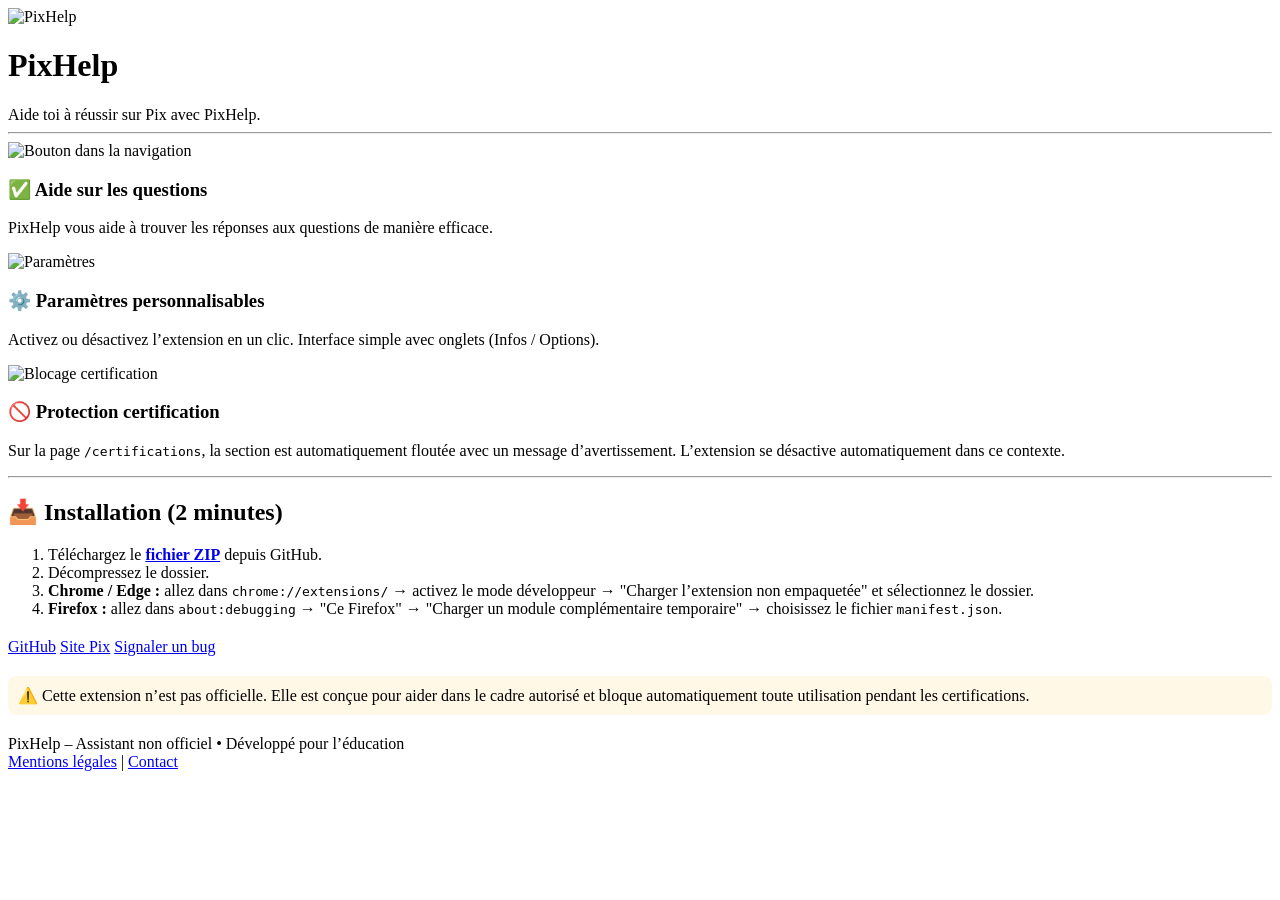
==== Website/src/index.html @ 1c4b4847 "Create index.html for PixHelp website Initial HTML structure for PixHelp website with features and i" ====
<!DOCTYPE html>
<html lang="fr">
<head>
    <meta charset="UTF-8">
    <meta name="viewport" content="width=device-width, initial-scale=1.0">
    <title>PixHelp – Assistant pour Pix</title>
    <link rel="stylesheet" href="assets/style.css">
    <link rel="icon" href="assets/icon.png" type="image/png">
</head>
<body>

<img class="logo" src="assets/icon.png" alt="PixHelp">
<h1>PixHelp</h1>
<div class="sub">Aide toi à réussir sur Pix avec PixHelp.</div>

<hr>

<div class="feature">
    <img src="assets/help.png" alt="Bouton dans la navigation">
    <div class="feature-text">
        <h3>✅ Aide sur les questions</h3>
        <p>PixHelp vous aide à trouver les réponses aux questions de manière efficace.</p>
    </div>
</div>

<div class="feature">
    <img src="assets/settings.png" alt="Paramètres">
    <div class="feature-text">
        <h3>⚙️ Paramètres personnalisables</h3>
        <p>Activez ou désactivez l’extension en un clic. Interface simple avec onglets (Infos / Options).</p>
    </div>
</div>

<div class="feature">
    <img src="assets/blocked.png" alt="Blocage certification">
    <div class="feature-text">
        <h3>🚫 Protection certification</h3>
        <p>Sur la page <code>/certifications</code>, la section est automatiquement floutée avec un message d’avertissement. L’extension se désactive automatiquement dans ce contexte.</p>
    </div>
</div>

<hr>

<h2>📥 Installation (2 minutes)</h2>
<div class="install">
    <ol>
        <li>Téléchargez le <strong><a href="https://github.com/maxlware-fr/PixHelp/releases" target="_blank">fichier ZIP</a></strong> depuis GitHub.</li>
        <li>Décompressez le dossier.</li>
        <li><strong>Chrome / Edge :</strong> allez dans <code>chrome://extensions/</code> → activez le mode développeur → "Charger l’extension non empaquetée" et sélectionnez le dossier.</li>
        <li><strong>Firefox :</strong> allez dans <code>about:debugging</code> → "Ce Firefox" → "Charger un module complémentaire temporaire" → choisissez le fichier <code>manifest.json</code>.</li>
    </ol>
</div>

<div style="margin: 20px 0;">
    <a href="https://github.com/maxlware-fr/PixHelp/releases" class="btn btn-github" target="_blank">GitHub</a>
    <a href="https://pix.fr" class="btn" target="_blank">Site Pix</a>
    <a href="https://github.com/maxlware-fr/PixHelp/issues" class="btn" target="_blank">Signaler un bug</a>
</div>

<div style="background: #fff8e7; padding: 10px; border-radius: 8px; margin: 20px 0;">
    ⚠️ Cette extension n’est pas officielle. Elle est conçue pour aider dans le cadre autorisé et bloque automatiquement toute utilisation pendant les certifications.
</div>

<footer>
    PixHelp – Assistant non officiel • Développé pour l’éducation<br>
    <a href="#">Mentions légales</a> | <a href="https://maxlwarecom/fr-fr/contact">Contact</a>
</footer>
</html>
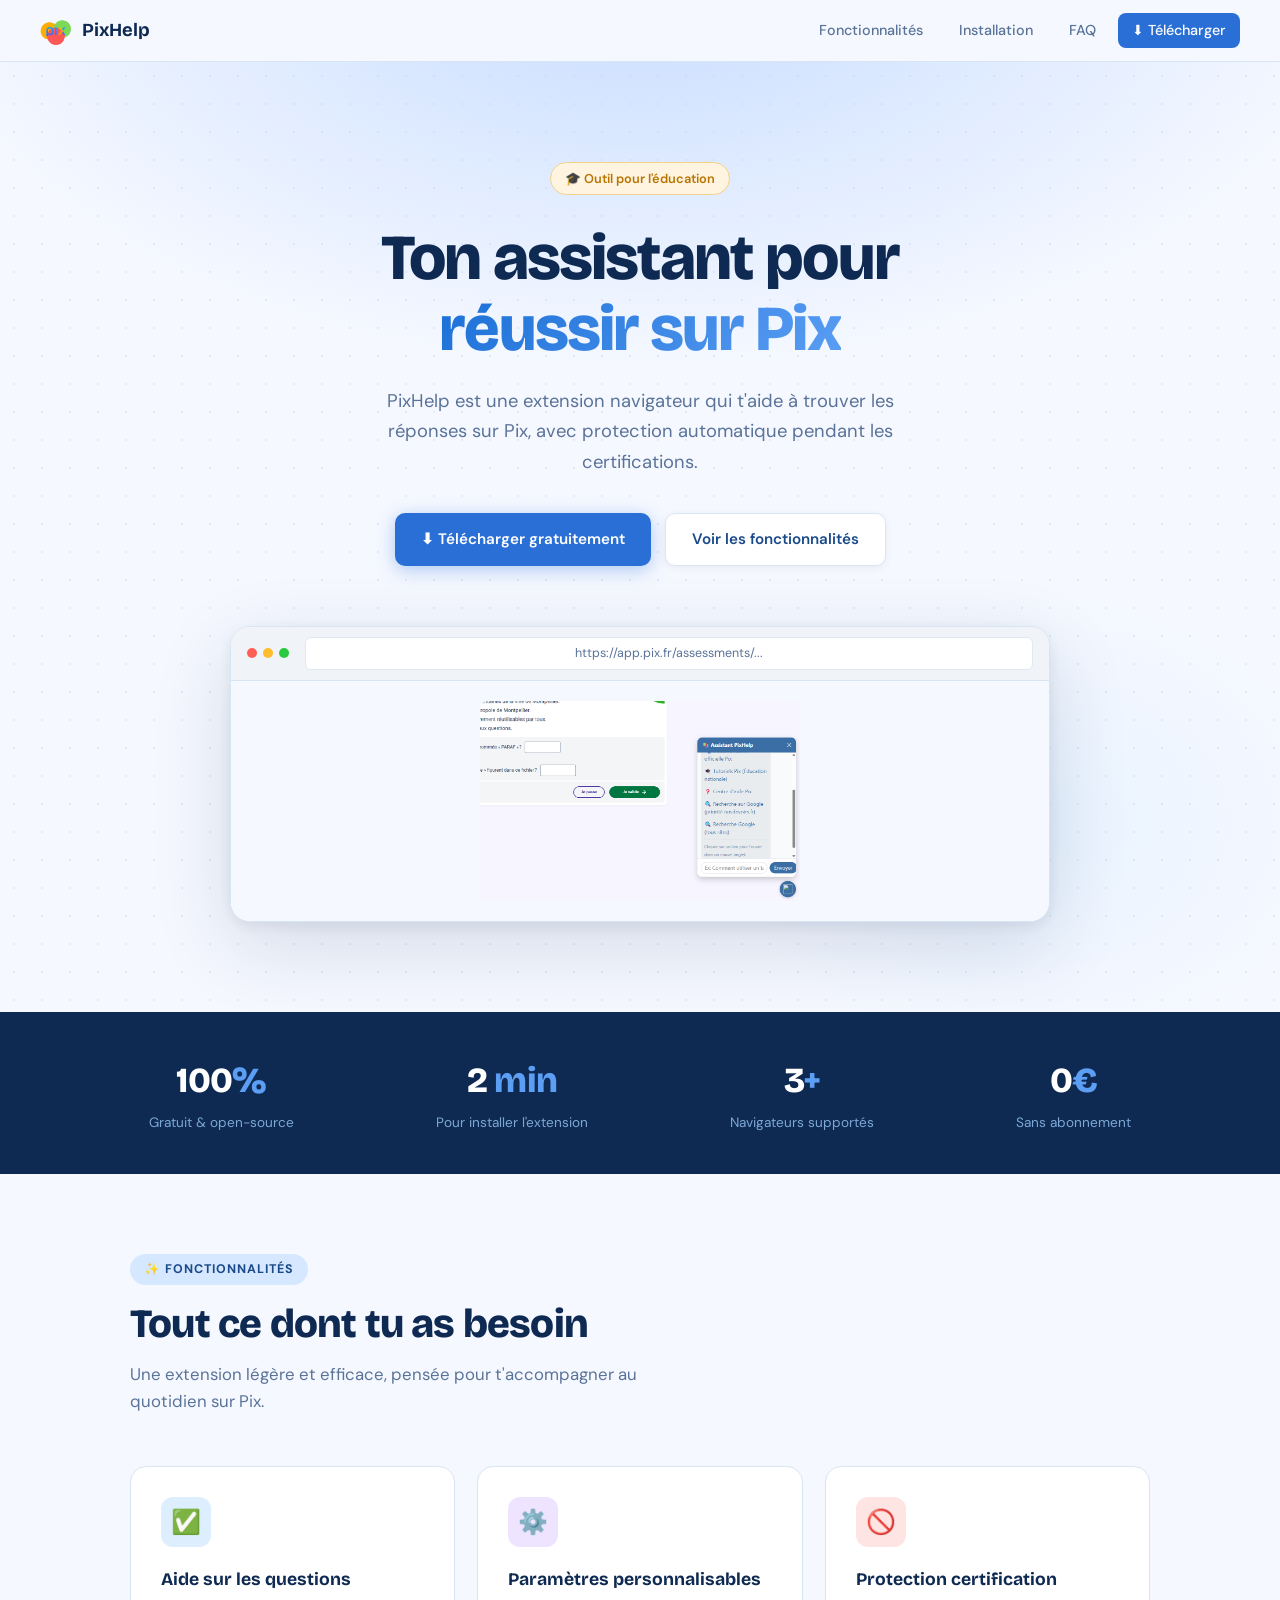
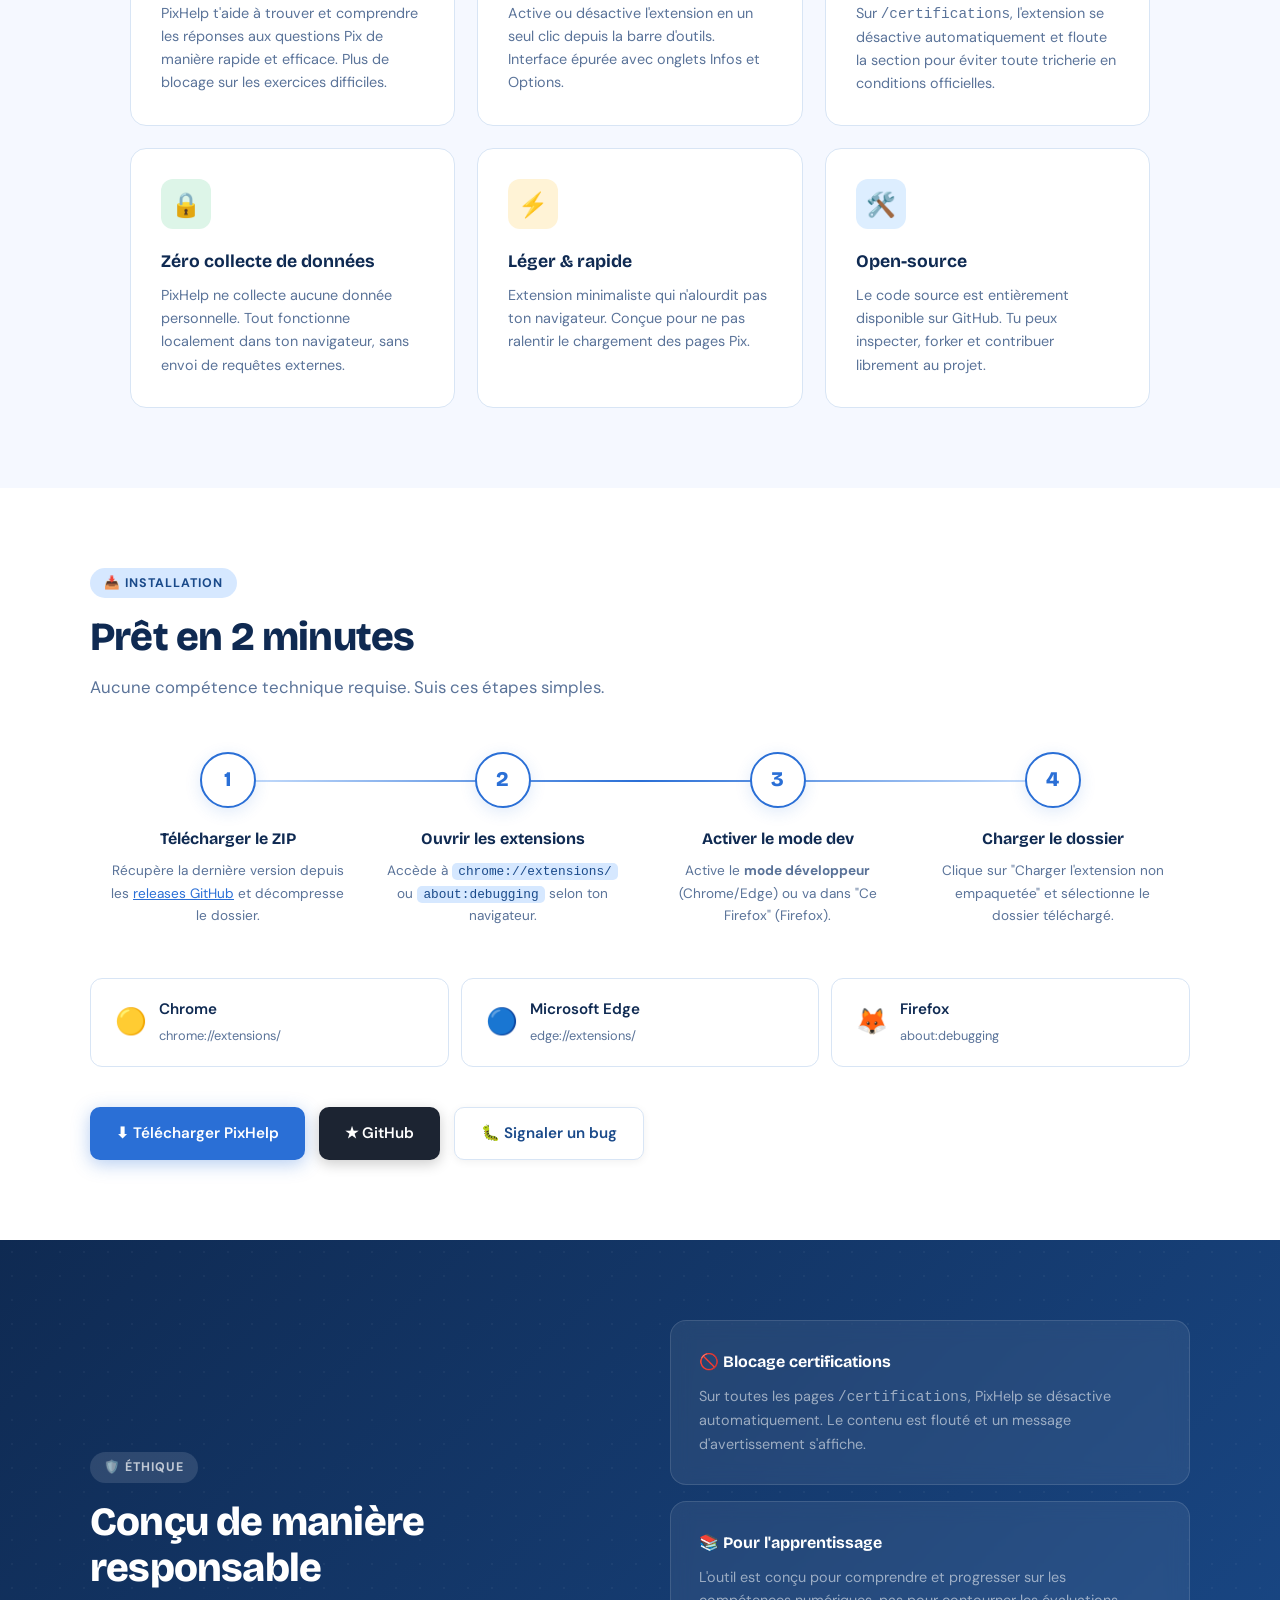
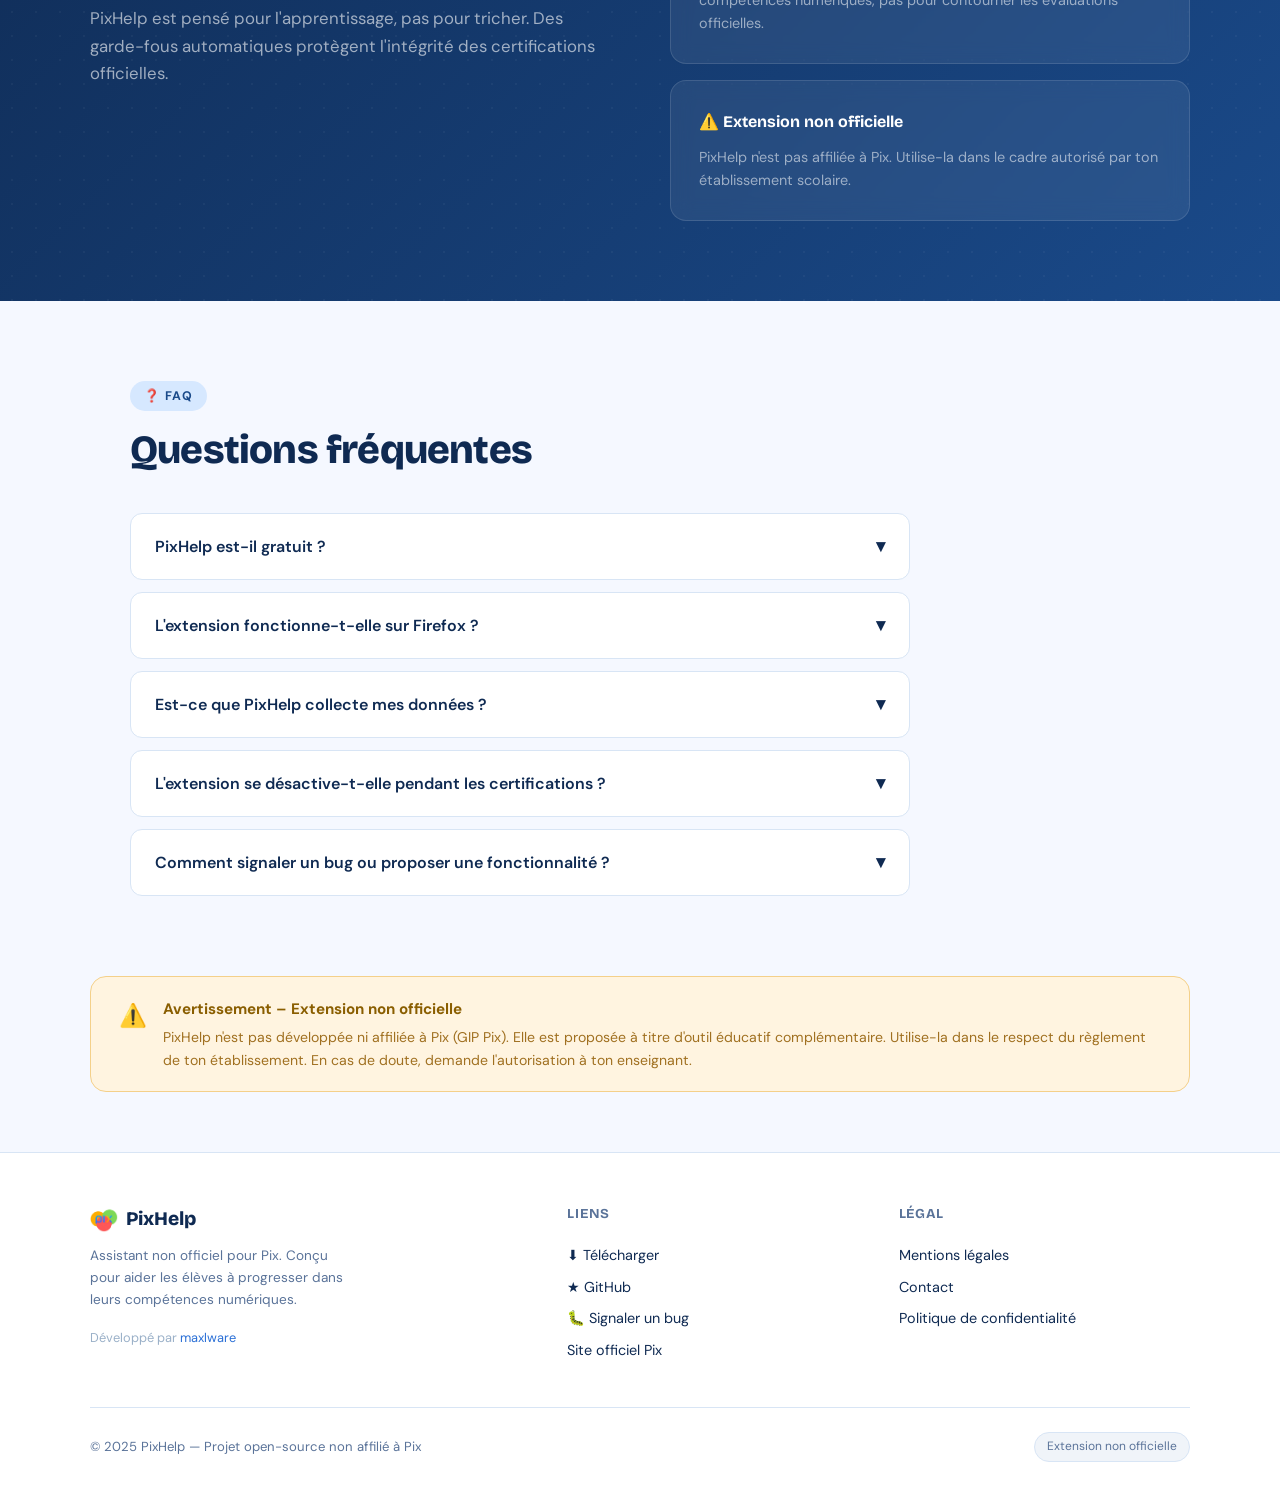
==== commit 6db0c762: "Update index.html" ====
--- a/Website/src/index.html
+++ b/Website/src/index.html
@@ -1,68 +1,874 @@
+<!-- IN TESTING -->
+
 <!DOCTYPE html>
 <html lang="fr">
 <head>
     <meta charset="UTF-8">
     <meta name="viewport" content="width=device-width, initial-scale=1.0">
     <title>PixHelp – Assistant pour Pix</title>
-    <link rel="stylesheet" href="assets/style.css">
     <link rel="icon" href="assets/icon.png" type="image/png">
+    <link rel="preconnect" href="https://fonts.googleapis.com">
+    <link href="https://fonts.googleapis.com/css2?family=Bricolage+Grotesque:wght@400;600;700;800&family=DM+Sans:ital,wght@0,300;0,400;0,500;1,400&display=swap" rel="stylesheet">
+    <style>
+        *, *::before, *::after { box-sizing: border-box; margin: 0; padding: 0; }
+
+        :root {
+            --blue-deep:   #0f2a52;
+            --blue-mid:    #1a4a8a;
+            --blue-bright: #2a6fd6;
+            --blue-light:  #d6e8ff;
+            --blue-glow:   #5b9ef4;
+            --accent:      #f4a623;
+            --accent-soft: #fff4e0;
+            --bg:          #f5f8ff;
+            --surface:     #ffffff;
+            --text:        #0f1e33;
+            --text-muted:  #5a7399;
+            --border:      #d8e5f5;
+            --radius:      16px;
+        }
+
+        html { scroll-behavior: smooth; }
+
+        body {
+            font-family: 'DM Sans', sans-serif;
+            background: var(--bg);
+            color: var(--text);
+            line-height: 1.65;
+            overflow-x: hidden;
+        }
+
+        /* ── NAV ── */
+        nav {
+            position: sticky;
+            top: 0;
+            z-index: 100;
+            background: rgba(245,248,255,0.85);
+            backdrop-filter: blur(14px);
+            border-bottom: 1px solid var(--border);
+            padding: 0 40px;
+            height: 62px;
+            display: flex;
+            align-items: center;
+            justify-content: space-between;
+        }
+        .nav-brand {
+            display: flex;
+            align-items: center;
+            gap: 10px;
+            font-family: 'Bricolage Grotesque', sans-serif;
+            font-weight: 700;
+            font-size: 1.15rem;
+            color: var(--blue-deep);
+            text-decoration: none;
+        }
+        .nav-brand img { width: 32px; height: 32px; }
+        .nav-links {
+            display: flex;
+            gap: 8px;
+            align-items: center;
+        }
+        .nav-links a {
+            color: var(--text-muted);
+            text-decoration: none;
+            font-size: 0.9rem;
+            font-weight: 500;
+            padding: 6px 14px;
+            border-radius: 8px;
+            transition: background 0.2s, color 0.2s;
+        }
+        .nav-links a:hover { background: var(--blue-light); color: var(--blue-mid); }
+        .nav-links .cta {
+            background: var(--blue-bright);
+            color: white;
+        }
+        .nav-links .cta:hover { background: var(--blue-mid); color: white; }
+
+        /* ── HERO ── */
+        .hero {
+            position: relative;
+            padding: 100px 40px 90px;
+            text-align: center;
+            overflow: hidden;
+        }
+        .hero-bg {
+            position: absolute;
+            inset: 0;
+            background: radial-gradient(ellipse 80% 60% at 50% -10%, #c6dcff 0%, transparent 70%),
+                        radial-gradient(ellipse 40% 40% at 80% 80%, #e8f3ff 0%, transparent 60%);
+            z-index: 0;
+        }
+        .hero-dots {
+            position: absolute;
+            inset: 0;
+            background-image: radial-gradient(circle, #b8d0f0 1px, transparent 1px);
+            background-size: 28px 28px;
+            opacity: 0.35;
+            z-index: 0;
+        }
+        .hero-content { position: relative; z-index: 1; max-width: 720px; margin: 0 auto; }
+        .hero-badge {
+            display: inline-flex;
+            align-items: center;
+            gap: 7px;
+            background: var(--accent-soft);
+            color: #b87500;
+            font-size: 0.8rem;
+            font-weight: 600;
+            padding: 5px 14px;
+            border-radius: 100px;
+            margin-bottom: 28px;
+            border: 1px solid #f4d08a;
+        }
+        .hero h1 {
+            font-family: 'Bricolage Grotesque', sans-serif;
+            font-size: clamp(2.6rem, 6vw, 4rem);
+            font-weight: 800;
+            line-height: 1.1;
+            color: var(--blue-deep);
+            letter-spacing: -0.03em;
+            margin-bottom: 22px;
+        }
+        .hero h1 span {
+            background: linear-gradient(135deg, #1a6fd6, #5b9ef4);
+            -webkit-background-clip: text;
+            -webkit-text-fill-color: transparent;
+            background-clip: text;
+        }
+        .hero p {
+            font-size: 1.15rem;
+            color: var(--text-muted);
+            max-width: 540px;
+            margin: 0 auto 36px;
+        }
+        .hero-ctas {
+            display: flex;
+            gap: 14px;
+            justify-content: center;
+            flex-wrap: wrap;
+        }
+        .btn {
+            display: inline-flex;
+            align-items: center;
+            gap: 8px;
+            padding: 13px 26px;
+            border-radius: 10px;
+            font-family: 'DM Sans', sans-serif;
+            font-size: 0.95rem;
+            font-weight: 600;
+            text-decoration: none;
+            transition: transform 0.18s, box-shadow 0.18s, background 0.18s;
+            cursor: pointer;
+            border: none;
+        }
+        .btn:hover { transform: translateY(-2px); }
+        .btn-primary {
+            background: var(--blue-bright);
+            color: white;
+            box-shadow: 0 4px 18px rgba(42,111,214,0.35);
+        }
+        .btn-primary:hover { background: var(--blue-mid); box-shadow: 0 6px 24px rgba(42,111,214,0.45); }
+        .btn-ghost {
+            background: white;
+            color: var(--blue-mid);
+            border: 1.5px solid var(--border);
+            box-shadow: 0 2px 8px rgba(0,0,0,0.06);
+        }
+        .btn-ghost:hover { background: var(--blue-light); }
+        .btn-dark {
+            background: #1c2432;
+            color: white;
+            box-shadow: 0 4px 14px rgba(0,0,0,0.2);
+        }
+        .btn-dark:hover { background: #111827; }
+
+        /* ── SCREENSHOT MOCKUP ── */
+        .hero-mockup {
+            position: relative;
+            z-index: 1;
+            margin: 60px auto 0;
+            max-width: 820px;
+            background: white;
+            border-radius: 20px;
+            box-shadow: 0 24px 80px rgba(15,42,82,0.14), 0 4px 16px rgba(15,42,82,0.08);
+            overflow: hidden;
+            border: 1px solid var(--border);
+        }
+        .mockup-bar {
+            background: #f0f4f8;
+            padding: 10px 16px;
+            display: flex;
+            align-items: center;
+            gap: 6px;
+            border-bottom: 1px solid var(--border);
+        }
+        .mockup-dot { width: 10px; height: 10px; border-radius: 50%; }
+        .mockup-dot:nth-child(1) { background: #ff5f57; }
+        .mockup-dot:nth-child(2) { background: #ffbc2e; }
+        .mockup-dot:nth-child(3) { background: #28c840; }
+        .mockup-url {
+            flex: 1;
+            background: white;
+            border-radius: 6px;
+            padding: 5px 12px;
+            font-size: 0.78rem;
+            color: var(--text-muted);
+            border: 1px solid #e0e8f0;
+            margin-left: 10px;
+        }
+        .mockup-body {
+            background: #f5f8ff;
+            height: 240px;
+            display: flex;
+            align-items: center;
+            justify-content: center;
+            color: var(--text-muted);
+            font-size: 0.9rem;
+            gap: 10px;
+        }
+
+        /* ── SECTION CONTAINER ── */
+        .section { padding: 80px 40px; max-width: 1100px; margin: 0 auto; }
+        .section-label {
+            display: inline-block;
+            background: var(--blue-light);
+            color: var(--blue-mid);
+            font-size: 0.78rem;
+            font-weight: 700;
+            letter-spacing: 0.08em;
+            text-transform: uppercase;
+            padding: 5px 14px;
+            border-radius: 100px;
+            margin-bottom: 16px;
+        }
+        .section-title {
+            font-family: 'Bricolage Grotesque', sans-serif;
+            font-size: clamp(1.8rem, 4vw, 2.5rem);
+            font-weight: 800;
+            color: var(--blue-deep);
+            letter-spacing: -0.02em;
+            line-height: 1.15;
+            margin-bottom: 14px;
+        }
+        .section-sub { color: var(--text-muted); font-size: 1.05rem; max-width: 560px; }
+
+        /* ── STATS BAR ── */
+        .stats-bar {
+            background: var(--blue-deep);
+            padding: 0 40px;
+        }
+        .stats-inner {
+            max-width: 1100px;
+            margin: 0 auto;
+            display: flex;
+            justify-content: space-around;
+            flex-wrap: wrap;
+            padding: 40px 0;
+            gap: 24px;
+        }
+        .stat { text-align: center; }
+        .stat-num {
+            font-family: 'Bricolage Grotesque', sans-serif;
+            font-size: 2.2rem;
+            font-weight: 800;
+            color: white;
+            letter-spacing: -0.02em;
+        }
+        .stat-num span { color: var(--blue-glow); }
+        .stat-label { color: #7ba8d6; font-size: 0.85rem; margin-top: 2px; }
+
+        /* ── FEATURES ── */
+        .features-grid {
+            display: grid;
+            grid-template-columns: repeat(auto-fit, minmax(300px, 1fr));
+            gap: 22px;
+            margin-top: 50px;
+        }
+        .feature-card {
+            background: var(--surface);
+            border: 1px solid var(--border);
+            border-radius: var(--radius);
+            padding: 30px;
+            transition: transform 0.22s, box-shadow 0.22s, border-color 0.22s;
+        }
+        .feature-card:hover {
+            transform: translateY(-4px);
+            box-shadow: 0 12px 40px rgba(42,111,214,0.12);
+            border-color: #a8c8f8;
+        }
+        .feature-icon {
+            width: 50px;
+            height: 50px;
+            border-radius: 12px;
+            display: flex;
+            align-items: center;
+            justify-content: center;
+            font-size: 1.5rem;
+            margin-bottom: 18px;
+        }
+        .icon-blue  { background: #ddeeff; }
+        .icon-green { background: #ddf5e8; }
+        .icon-red   { background: #ffe4e4; }
+        .icon-amber { background: #fff3d6; }
+        .icon-violet{ background: #eee4ff; }
+        .feature-card h3 {
+            font-family: 'Bricolage Grotesque', sans-serif;
+            font-size: 1.1rem;
+            font-weight: 700;
+            color: var(--blue-deep);
+            margin-bottom: 8px;
+        }
+        .feature-card p { font-size: 0.9rem; color: var(--text-muted); line-height: 1.6; }
+
+        /* ── HOW IT WORKS ── */
+        .how-section { background: white; padding: 80px 40px; }
+        .how-inner { max-width: 1100px; margin: 0 auto; }
+        .steps {
+            display: grid;
+            grid-template-columns: repeat(auto-fit, minmax(220px, 1fr));
+            gap: 0;
+            margin-top: 50px;
+            position: relative;
+        }
+        .steps::before {
+            content: '';
+            position: absolute;
+            top: 28px;
+            left: 10%;
+            right: 10%;
+            height: 2px;
+            background: linear-gradient(90deg, var(--blue-light), var(--blue-bright), var(--blue-light));
+            z-index: 0;
+        }
+        .step { text-align: center; padding: 0 20px; position: relative; z-index: 1; }
+        .step-num {
+            width: 56px;
+            height: 56px;
+            border-radius: 50%;
+            background: white;
+            border: 2.5px solid var(--blue-bright);
+            color: var(--blue-bright);
+            font-family: 'Bricolage Grotesque', sans-serif;
+            font-size: 1.3rem;
+            font-weight: 800;
+            display: flex;
+            align-items: center;
+            justify-content: center;
+            margin: 0 auto 18px;
+            box-shadow: 0 4px 16px rgba(42,111,214,0.15);
+        }
+        .step h4 {
+            font-family: 'Bricolage Grotesque', sans-serif;
+            font-weight: 700;
+            color: var(--blue-deep);
+            margin-bottom: 8px;
+            font-size: 1rem;
+        }
+        .step p { font-size: 0.85rem; color: var(--text-muted); }
+        .step code {
+            background: var(--blue-light);
+            color: var(--blue-mid);
+            padding: 1px 6px;
+            border-radius: 5px;
+            font-size: 0.8rem;
+            font-family: 'DM Mono', monospace;
+        }
+
+        /* ── BROWSER TABS ── */
+        .browser-tabs {
+            display: flex;
+            gap: 12px;
+            flex-wrap: wrap;
+            margin-top: 40px;
+        }
+        .browser-tab {
+            background: var(--surface);
+            border: 1.5px solid var(--border);
+            border-radius: 12px;
+            padding: 18px 24px;
+            display: flex;
+            align-items: center;
+            gap: 12px;
+            flex: 1;
+            min-width: 180px;
+            transition: border-color 0.2s, box-shadow 0.2s;
+        }
+        .browser-tab:hover { border-color: var(--blue-glow); box-shadow: 0 4px 16px rgba(42,111,214,0.1); }
+        .browser-tab .icon { font-size: 1.6rem; }
+        .browser-tab strong { display: block; font-weight: 600; color: var(--blue-deep); font-size: 0.95rem; }
+        .browser-tab span { font-size: 0.8rem; color: var(--text-muted); }
+
+        /* ── SAFETY SECTION ── */
+        .safety-section {
+            background: linear-gradient(135deg, #0f2a52 0%, #1a4a8a 100%);
+            padding: 80px 40px;
+            position: relative;
+            overflow: hidden;
+        }
+        .safety-section::before {
+            content: '';
+            position: absolute;
+            inset: 0;
+            background-image: radial-gradient(circle, rgba(255,255,255,0.04) 1px, transparent 1px);
+            background-size: 24px 24px;
+        }
+        .safety-inner {
+            max-width: 1100px;
+            margin: 0 auto;
+            display: grid;
+            grid-template-columns: 1fr 1fr;
+            gap: 60px;
+            align-items: center;
+            position: relative;
+        }
+        .safety-inner .section-label { background: rgba(255,255,255,0.12); color: rgba(255,255,255,0.7); }
+        .safety-inner .section-title { color: white; }
+        .safety-inner .section-sub { color: rgba(255,255,255,0.6); max-width: 100%; }
+        .safety-card {
+            background: rgba(255,255,255,0.07);
+            border: 1px solid rgba(255,255,255,0.12);
+            border-radius: var(--radius);
+            padding: 28px;
+            backdrop-filter: blur(10px);
+        }
+        .safety-card h4 {
+            font-family: 'Bricolage Grotesque', sans-serif;
+            font-weight: 700;
+            color: white;
+            margin-bottom: 10px;
+            display: flex;
+            align-items: center;
+            gap: 10px;
+        }
+        .safety-card p { color: rgba(255,255,255,0.55); font-size: 0.9rem; line-height: 1.6; }
+        .safety-cards { display: flex; flex-direction: column; gap: 16px; }
+
+        /* ── FAQ ── */
+        .faq-list { margin-top: 40px; display: flex; flex-direction: column; gap: 12px; max-width: 780px; }
+        .faq-item {
+            background: var(--surface);
+            border: 1px solid var(--border);
+            border-radius: 12px;
+            overflow: hidden;
+        }
+        .faq-q {
+            padding: 18px 24px;
+            font-weight: 600;
+            color: var(--blue-deep);
+            cursor: pointer;
+            display: flex;
+            justify-content: space-between;
+            align-items: center;
+            gap: 12px;
+            transition: background 0.18s;
+        }
+        .faq-q:hover { background: var(--blue-light); }
+        .faq-q .arrow {
+            font-size: 1.1rem;
+            transition: transform 0.25s;
+            flex-shrink: 0;
+        }
+        .faq-item.open .faq-q .arrow { transform: rotate(180deg); }
+        .faq-a {
+            max-height: 0;
+            overflow: hidden;
+            transition: max-height 0.3s ease, padding 0.3s;
+        }
+        .faq-item.open .faq-a { max-height: 200px; }
+        .faq-a-inner {
+            padding: 0 24px 18px;
+            color: var(--text-muted);
+            font-size: 0.9rem;
+            line-height: 1.7;
+            border-top: 1px solid var(--border);
+        }
+
+        /* ── DISCLAIMER ── */
+        .disclaimer {
+            background: var(--accent-soft);
+            border: 1.5px solid #f4d08a;
+            border-radius: var(--radius);
+            padding: 20px 28px;
+            display: flex;
+            align-items: flex-start;
+            gap: 16px;
+            max-width: 1100px;
+            margin: 0 auto 0;
+        }
+        .disclaimer-icon { font-size: 1.4rem; flex-shrink: 0; margin-top: 1px; }
+        .disclaimer strong { display: block; color: #8a5e00; margin-bottom: 4px; font-size: 0.95rem; }
+        .disclaimer p { color: #a07020; font-size: 0.88rem; line-height: 1.6; }
+
+        /* ── FOOTER ── */
+        footer {
+            background: white;
+            border-top: 1px solid var(--border);
+            padding: 50px 40px 30px;
+        }
+        .footer-inner {
+            max-width: 1100px;
+            margin: 0 auto;
+            display: grid;
+            grid-template-columns: 1.5fr 1fr 1fr;
+            gap: 40px;
+            padding-bottom: 40px;
+            border-bottom: 1px solid var(--border);
+        }
+        .footer-brand { display: flex; flex-direction: column; gap: 10px; }
+        .footer-brand .name {
+            font-family: 'Bricolage Grotesque', sans-serif;
+            font-size: 1.2rem;
+            font-weight: 800;
+            color: var(--blue-deep);
+            display: flex;
+            align-items: center;
+            gap: 8px;
+        }
+        .footer-brand .name img { width: 28px; }
+        .footer-brand p { font-size: 0.85rem; color: var(--text-muted); line-height: 1.6; max-width: 260px; }
+        .footer-col h5 {
+            font-family: 'Bricolage Grotesque', sans-serif;
+            font-weight: 700;
+            font-size: 0.85rem;
+            letter-spacing: 0.06em;
+            text-transform: uppercase;
+            color: var(--text-muted);
+            margin-bottom: 14px;
+        }
+        .footer-col a {
+            display: block;
+            color: var(--blue-deep);
+            text-decoration: none;
+            font-size: 0.9rem;
+            padding: 4px 0;
+            transition: color 0.18s;
+        }
+        .footer-col a:hover { color: var(--blue-bright); }
+        .footer-bottom {
+            max-width: 1100px;
+            margin: 24px auto 0;
+            display: flex;
+            justify-content: space-between;
+            align-items: center;
+            flex-wrap: wrap;
+            gap: 10px;
+        }
+        .footer-bottom p { font-size: 0.82rem; color: var(--text-muted); }
+        .badge-unofficial {
+            background: #f0f4f9;
+            color: var(--text-muted);
+            font-size: 0.75rem;
+            padding: 4px 12px;
+            border-radius: 100px;
+            border: 1px solid var(--border);
+        }
+
+        /* ── ANIMATIONS ── */
+        @keyframes fadeUp {
+            from { opacity: 0; transform: translateY(24px); }
+            to   { opacity: 1; transform: translateY(0); }
+        }
+        .hero-content > * { animation: fadeUp 0.7s ease both; }
+        .hero-content > *:nth-child(1) { animation-delay: 0.05s; }
+        .hero-content > *:nth-child(2) { animation-delay: 0.15s; }
+        .hero-content > *:nth-child(3) { animation-delay: 0.25s; }
+        .hero-content > *:nth-child(4) { animation-delay: 0.35s; }
+        .hero-mockup { animation: fadeUp 0.8s 0.45s ease both; }
+
+        /* ── RESPONSIVE ── */
+        @media (max-width: 820px) {
+            nav { padding: 0 20px; }
+            .nav-links a:not(.cta) { display: none; }
+            .hero { padding: 60px 20px 60px; }
+            .section { padding: 60px 20px; }
+            .how-section { padding: 60px 20px; }
+            .safety-section { padding: 60px 20px; }
+            .safety-inner { grid-template-columns: 1fr; gap: 40px; }
+            .steps::before { display: none; }
+            footer { padding: 40px 20px 24px; }
+            .footer-inner { grid-template-columns: 1fr; gap: 28px; }
+            .footer-bottom { flex-direction: column; align-items: flex-start; }
+            .disclaimer { margin: 0 20px; }
+        }
+        @media (max-width: 500px) {
+            .stats-inner { flex-direction: column; align-items: center; gap: 30px; }
+        }
+    </style>
 </head>
 <body>
 
-<img class="logo" src="assets/icon.png" alt="PixHelp">
-<h1>PixHelp</h1>
-<div class="sub">Aide toi à réussir sur Pix avec PixHelp.</div>
-
-<hr>
-
-<div class="feature">
-    <img src="assets/help.png" alt="Bouton dans la navigation">
-    <div class="feature-text">
-        <h3>✅ Aide sur les questions</h3>
-        <p>PixHelp vous aide à trouver les réponses aux questions de manière efficace.</p>
+<!-- NAV -->
+<nav>
+    <a class="nav-brand" href="#">
+        <img src="assets/icon.png" alt="PixHelp icon">
+        PixHelp
+    </a>
+    <div class="nav-links">
+        <a href="#features">Fonctionnalités</a>
+        <a href="#install">Installation</a>
+        <a href="#faq">FAQ</a>
+        <a href="https://github.com/maxlware-fr/PixHelp/releases" class="cta" target="_blank">⬇ Télécharger</a>
+    </div>
+</nav>
+
+<!-- HERO -->
+<section class="hero">
+    <div class="hero-bg"></div>
+    <div class="hero-dots"></div>
+    <div class="hero-content">
+        <div class="hero-badge">🎓 Outil pour l'éducation</div>
+        <h1>Ton assistant pour<br><span>réussir sur Pix</span></h1>
+        <p>PixHelp est une extension navigateur qui t'aide à trouver les réponses sur Pix, avec protection automatique pendant les certifications.</p>
+        <div class="hero-ctas">
+            <a href="https://github.com/maxlware-fr/PixHelp/releases" class="btn btn-primary" target="_blank">⬇ Télécharger gratuitement</a>
+            <a href="#features" class="btn btn-ghost">Voir les fonctionnalités</a>
+        </div>
+    </div>
+
+    <div class="hero-mockup">
+        <div class="mockup-bar">
+            <div class="mockup-dot"></div>
+            <div class="mockup-dot"></div>
+            <div class="mockup-dot"></div>
+            <div class="mockup-url">https://app.pix.fr/assessments/...</div>
+        </div>
+        <div class="mockup-body">
+            <img src="assets/help.png" alt="Aperçu PixHelp" style="max-height: 200px; max-width: 90%; border-radius: 8px; object-fit: cover;">
+        </div>
+    </div>
+</section>
+
+<!-- STATS -->
+<div class="stats-bar">
+    <div class="stats-inner">
+        <div class="stat">
+            <div class="stat-num">100<span>%</span></div>
+            <div class="stat-label">Gratuit &amp; open-source</div>
+        </div>
+        <div class="stat">
+            <div class="stat-num">2<span> min</span></div>
+            <div class="stat-label">Pour installer l'extension</div>
+        </div>
+        <div class="stat">
+            <div class="stat-num">3<span>+</span></div>
+            <div class="stat-label">Navigateurs supportés</div>
+        </div>
+        <div class="stat">
+            <div class="stat-num">0<span>€</span></div>
+            <div class="stat-label">Sans abonnement</div>
+        </div>
     </div>
 </div>
 
-<div class="feature">
-    <img src="assets/settings.png" alt="Paramètres">
-    <div class="feature-text">
-        <h3>⚙️ Paramètres personnalisables</h3>
-        <p>Activez ou désactivez l’extension en un clic. Interface simple avec onglets (Infos / Options).</p>
+<!-- FEATURES -->
+<section class="section" id="features">
+    <div class="section-label">✨ Fonctionnalités</div>
+    <h2 class="section-title">Tout ce dont tu as besoin</h2>
+    <p class="section-sub">Une extension légère et efficace, pensée pour t'accompagner au quotidien sur Pix.</p>
+
+    <div class="features-grid">
+        <div class="feature-card">
+            <div class="feature-icon icon-blue">✅</div>
+            <h3>Aide sur les questions</h3>
+            <p>PixHelp t'aide à trouver et comprendre les réponses aux questions Pix de manière rapide et efficace. Plus de blocage sur les exercices difficiles.</p>
+        </div>
+        <div class="feature-card">
+            <div class="feature-icon icon-violet">⚙️</div>
+            <h3>Paramètres personnalisables</h3>
+            <p>Active ou désactive l'extension en un seul clic depuis la barre d'outils. Interface épurée avec onglets Infos et Options.</p>
+        </div>
+        <div class="feature-card">
+            <div class="feature-icon icon-red">🚫</div>
+            <h3>Protection certification</h3>
+            <p>Sur <code>/certifications</code>, l'extension se désactive automatiquement et floute la section pour éviter toute tricherie en conditions officielles.</p>
+        </div>
+        <div class="feature-card">
+            <div class="feature-icon icon-green">🔒</div>
+            <h3>Zéro collecte de données</h3>
+            <p>PixHelp ne collecte aucune donnée personnelle. Tout fonctionne localement dans ton navigateur, sans envoi de requêtes externes.</p>
+        </div>
+        <div class="feature-card">
+            <div class="feature-icon icon-amber">⚡</div>
+            <h3>Léger &amp; rapide</h3>
+            <p>Extension minimaliste qui n'alourdit pas ton navigateur. Conçue pour ne pas ralentir le chargement des pages Pix.</p>
+        </div>
+        <div class="feature-card">
+            <div class="feature-icon icon-blue">🛠️</div>
+            <h3>Open-source</h3>
+            <p>Le code source est entièrement disponible sur GitHub. Tu peux inspecter, forker et contribuer librement au projet.</p>
+        </div>
+    </div>
+</section>
+
+<!-- HOW IT WORKS -->
+<div class="how-section" id="install">
+    <div class="how-inner">
+        <div class="section-label">📥 Installation</div>
+        <h2 class="section-title">Prêt en 2 minutes</h2>
+        <p class="section-sub">Aucune compétence technique requise. Suis ces étapes simples.</p>
+
+        <div class="steps">
+            <div class="step">
+                <div class="step-num">1</div>
+                <h4>Télécharger le ZIP</h4>
+                <p>Récupère la dernière version depuis les <a href="https://github.com/maxlware-fr/PixHelp/releases" target="_blank" style="color:var(--blue-bright)">releases GitHub</a> et décompresse le dossier.</p>
+            </div>
+            <div class="step">
+                <div class="step-num">2</div>
+                <h4>Ouvrir les extensions</h4>
+                <p>Accède à <code>chrome://extensions/</code> ou <code>about:debugging</code> selon ton navigateur.</p>
+            </div>
+            <div class="step">
+                <div class="step-num">3</div>
+                <h4>Activer le mode dev</h4>
+                <p>Active le <strong>mode développeur</strong> (Chrome/Edge) ou va dans "Ce Firefox" (Firefox).</p>
+            </div>
+            <div class="step">
+                <div class="step-num">4</div>
+                <h4>Charger le dossier</h4>
+                <p>Clique sur "Charger l'extension non empaquetée" et sélectionne le dossier téléchargé.</p>
+            </div>
+        </div>
+
+        <div class="browser-tabs" style="margin-top: 50px;">
+            <div class="browser-tab">
+                <div class="icon">🟡</div>
+                <div>
+                    <strong>Chrome</strong>
+                    <span>chrome://extensions/</span>
+                </div>
+            </div>
+            <div class="browser-tab">
+                <div class="icon">🔵</div>
+                <div>
+                    <strong>Microsoft Edge</strong>
+                    <span>edge://extensions/</span>
+                </div>
+            </div>
+            <div class="browser-tab">
+                <div class="icon">🦊</div>
+                <div>
+                    <strong>Firefox</strong>
+                    <span>about:debugging</span>
+                </div>
+            </div>
+        </div>
+
+        <div style="margin-top: 40px; display:flex; gap: 14px; flex-wrap: wrap;">
+            <a href="https://github.com/maxlware-fr/PixHelp/releases" class="btn btn-primary" target="_blank">⬇ Télécharger PixHelp</a>
+            <a href="https://github.com/maxlware-fr/PixHelp" class="btn btn-dark" target="_blank">★ GitHub</a>
+            <a href="https://github.com/maxlware-fr/PixHelp/issues" class="btn btn-ghost" target="_blank">🐛 Signaler un bug</a>
+        </div>
     </div>
 </div>
 
-<div class="feature">
-    <img src="assets/blocked.png" alt="Blocage certification">
-    <div class="feature-text">
-        <h3>🚫 Protection certification</h3>
-        <p>Sur la page <code>/certifications</code>, la section est automatiquement floutée avec un message d’avertissement. L’extension se désactive automatiquement dans ce contexte.</p>
+<!-- SAFETY -->
+<section class="safety-section">
+    <div class="safety-inner">
+        <div>
+            <div class="section-label">🛡️ Éthique</div>
+            <h2 class="section-title">Conçu de manière responsable</h2>
+            <p class="section-sub">PixHelp est pensé pour l'apprentissage, pas pour tricher. Des garde-fous automatiques protègent l'intégrité des certifications officielles.</p>
+        </div>
+        <div class="safety-cards">
+            <div class="safety-card">
+                <h4>🚫 Blocage certifications</h4>
+                <p>Sur toutes les pages <code>/certifications</code>, PixHelp se désactive automatiquement. Le contenu est flouté et un message d'avertissement s'affiche.</p>
+            </div>
+            <div class="safety-card">
+                <h4>📚 Pour l'apprentissage</h4>
+                <p>L'outil est conçu pour comprendre et progresser sur les compétences numériques, pas pour contourner les évaluations officielles.</p>
+            </div>
+            <div class="safety-card">
+                <h4>⚠️ Extension non officielle</h4>
+                <p>PixHelp n'est pas affiliée à Pix. Utilise-la dans le cadre autorisé par ton établissement scolaire.</p>
+            </div>
+        </div>
+    </div>
+</section>
+
+<!-- FAQ -->
+<section class="section" id="faq">
+    <div class="section-label">❓ FAQ</div>
+    <h2 class="section-title">Questions fréquentes</h2>
+
+    <div class="faq-list">
+        <div class="faq-item">
+            <div class="faq-q">PixHelp est-il gratuit ? <span class="arrow">▾</span></div>
+            <div class="faq-a"><div class="faq-a-inner">Oui, PixHelp est entièrement gratuit et open-source. Tu peux consulter le code source sur GitHub à tout moment.</div></div>
+        </div>
+        <div class="faq-item">
+            <div class="faq-q">L'extension fonctionne-t-elle sur Firefox ? <span class="arrow">▾</span></div>
+            <div class="faq-a"><div class="faq-a-inner">Oui ! PixHelp supporte Chrome, Microsoft Edge et Firefox. Chaque navigateur a sa propre procédure d'installation décrite ci-dessus.</div></div>
+        </div>
+        <div class="faq-item">
+            <div class="faq-q">Est-ce que PixHelp collecte mes données ? <span class="arrow">▾</span></div>
+            <div class="faq-a"><div class="faq-a-inner">Absolument pas. PixHelp fonctionne entièrement en local dans ton navigateur. Aucune donnée n'est envoyée à un serveur externe.</div></div>
+        </div>
+        <div class="faq-item">
+            <div class="faq-q">L'extension se désactive-t-elle pendant les certifications ? <span class="arrow">▾</span></div>
+            <div class="faq-a"><div class="faq-a-inner">Oui, c'est automatique. Sur toutes les pages <code>/certifications</code> de Pix, PixHelp se désactive et floute la section concernée avec un message d'avertissement visible.</div></div>
+        </div>
+        <div class="faq-item">
+            <div class="faq-q">Comment signaler un bug ou proposer une fonctionnalité ? <span class="arrow">▾</span></div>
+            <div class="faq-a"><div class="faq-a-inner">Ouvre une issue sur la page GitHub du projet. Les contributions sont les bienvenues !</div></div>
+        </div>
+    </div>
+</section>
+
+<!-- DISCLAIMER -->
+<div style="padding: 0 40px 60px; max-width: 1180px; margin: 0 auto;">
+    <div class="disclaimer">
+        <div class="disclaimer-icon">⚠️</div>
+        <div>
+            <strong>Avertissement – Extension non officielle</strong>
+            <p>PixHelp n'est pas développée ni affiliée à Pix (GIP Pix). Elle est proposée à titre d'outil éducatif complémentaire. Utilise-la dans le respect du règlement de ton établissement. En cas de doute, demande l'autorisation à ton enseignant.</p>
+        </div>
     </div>
 </div>
 
-<hr>
-
-<h2>📥 Installation (2 minutes)</h2>
-<div class="install">
-    <ol>
-        <li>Téléchargez le <strong><a href="https://github.com/maxlware-fr/PixHelp/releases" target="_blank">fichier ZIP</a></strong> depuis GitHub.</li>
-        <li>Décompressez le dossier.</li>
-        <li><strong>Chrome / Edge :</strong> allez dans <code>chrome://extensions/</code> → activez le mode développeur → "Charger l’extension non empaquetée" et sélectionnez le dossier.</li>
-        <li><strong>Firefox :</strong> allez dans <code>about:debugging</code> → "Ce Firefox" → "Charger un module complémentaire temporaire" → choisissez le fichier <code>manifest.json</code>.</li>
-    </ol>
-</div>
-
-<div style="margin: 20px 0;">
-    <a href="https://github.com/maxlware-fr/PixHelp/releases" class="btn btn-github" target="_blank">GitHub</a>
-    <a href="https://pix.fr" class="btn" target="_blank">Site Pix</a>
-    <a href="https://github.com/maxlware-fr/PixHelp/issues" class="btn" target="_blank">Signaler un bug</a>
-</div>
-
-<div style="background: #fff8e7; padding: 10px; border-radius: 8px; margin: 20px 0;">
-    ⚠️ Cette extension n’est pas officielle. Elle est conçue pour aider dans le cadre autorisé et bloque automatiquement toute utilisation pendant les certifications.
-</div>
-
+<!-- FOOTER -->
 <footer>
-    PixHelp – Assistant non officiel • Développé pour l’éducation<br>
-    <a href="#">Mentions légales</a> | <a href="https://maxlwarecom/fr-fr/contact">Contact</a>
+    <div class="footer-inner">
+        <div class="footer-brand">
+            <div class="name">
+                <img src="assets/icon.png" alt="PixHelp">
+                PixHelp
+            </div>
+            <p>Assistant non officiel pour Pix. Conçu pour aider les élèves à progresser dans leurs compétences numériques.</p>
+            <p style="margin-top: 8px; font-size: 0.8rem; color: #9ab0c8;">Développé par <a href="https://maxlware.com" style="color:var(--blue-bright);text-decoration:none">maxlware</a></p>
+        </div>
+        <div class="footer-col">
+            <h5>Liens</h5>
+            <a href="https://github.com/maxlware-fr/PixHelp/releases" target="_blank">⬇ Télécharger</a>
+            <a href="https://github.com/maxlware-fr/PixHelp" target="_blank">★ GitHub</a>
+            <a href="https://github.com/maxlware-fr/PixHelp/issues" target="_blank">🐛 Signaler un bug</a>
+            <a href="https://pix.fr" target="_blank">Site officiel Pix</a>
+        </div>
+        <div class="footer-col">
+            <h5>Légal</h5>
+            <a href="#">Mentions légales</a>
+            <a href="https://maxlware.com/fr-fr/contact">Contact</a>
+            <a href="#">Politique de confidentialité</a>
+        </div>
+    </div>
+    <div class="footer-bottom">
+        <p>© 2025 PixHelp — Projet open-source non affilié à Pix</p>
+        <span class="badge-unofficial">Extension non officielle</span>
+    </div>
 </footer>
+
+<script>
+    // FAQ accordion
+    document.querySelectorAll('.faq-q').forEach(btn => {
+        btn.addEventListener('click', () => {
+            const item = btn.parentElement;
+            const isOpen = item.classList.contains('open');
+            document.querySelectorAll('.faq-item.open').forEach(i => i.classList.remove('open'));
+            if (!isOpen) item.classList.add('open');
+        });
+    });
+</script>
+
+</body>
 </html>
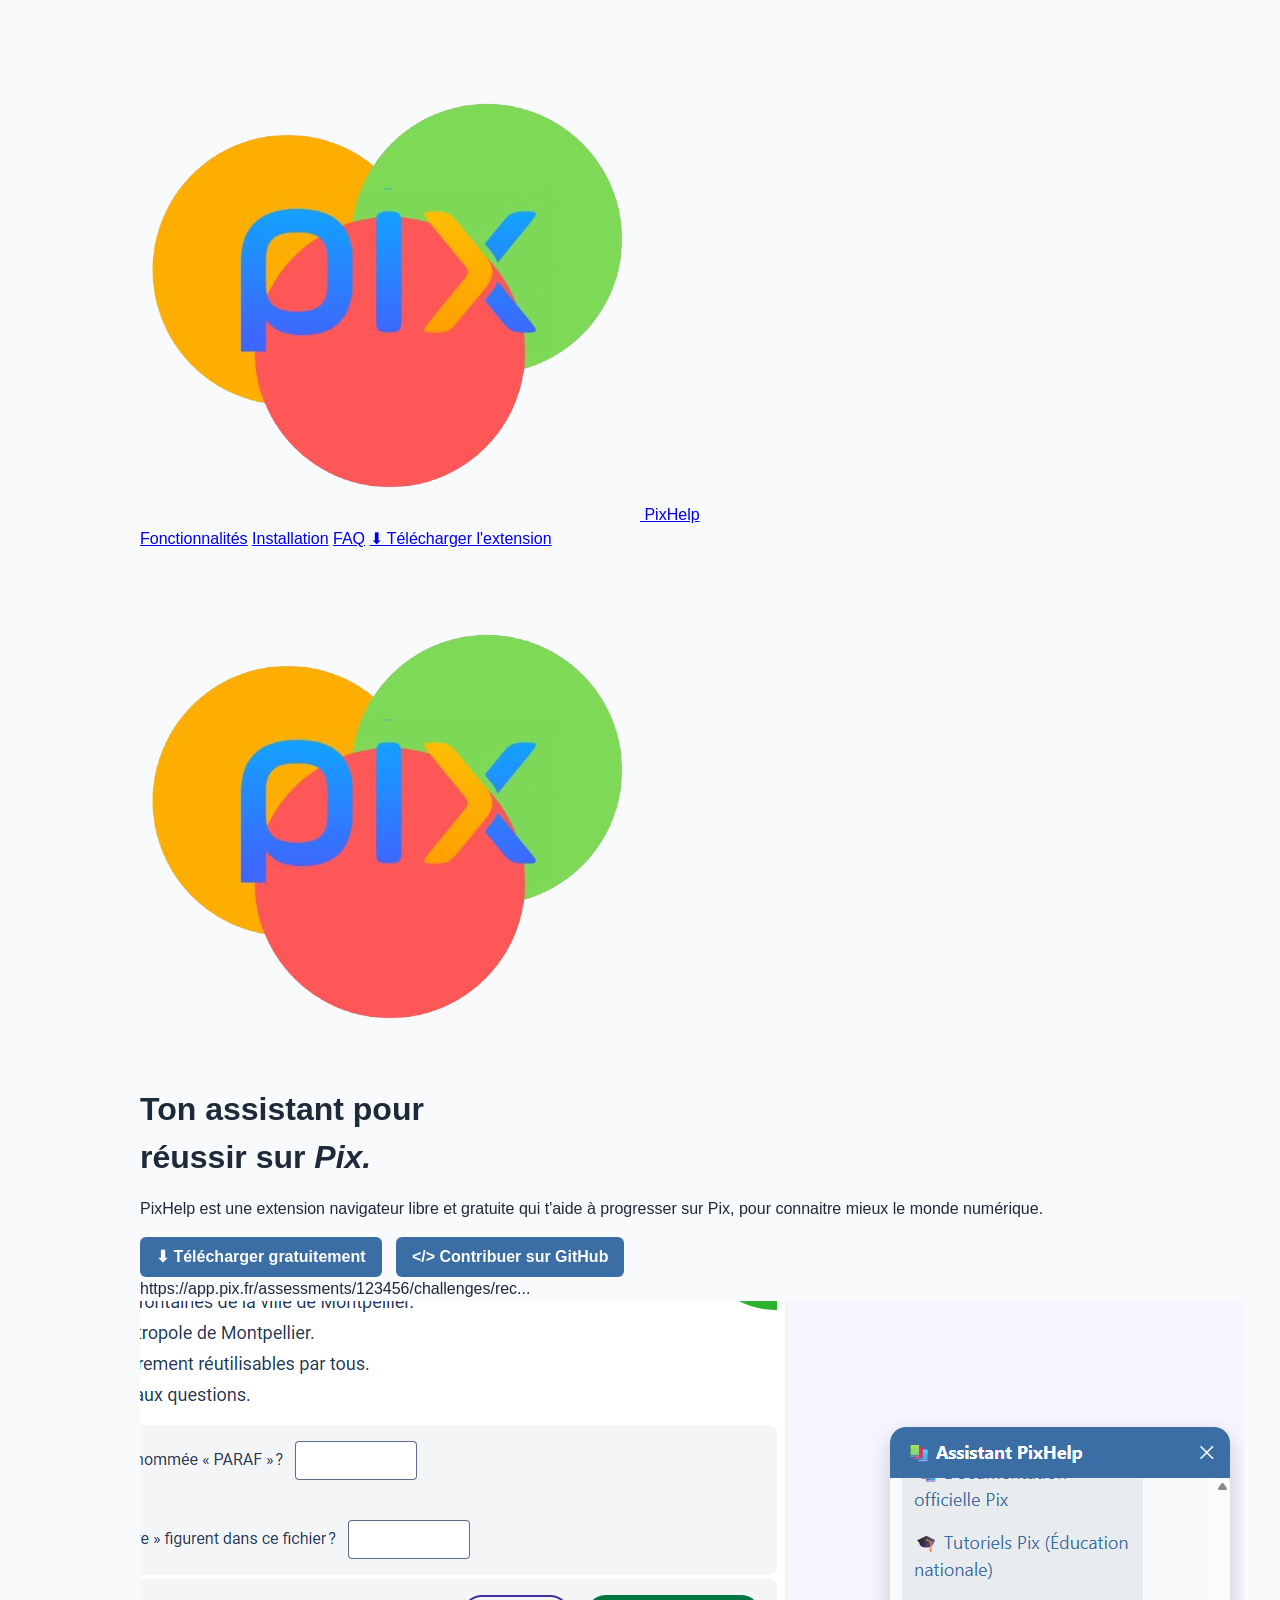
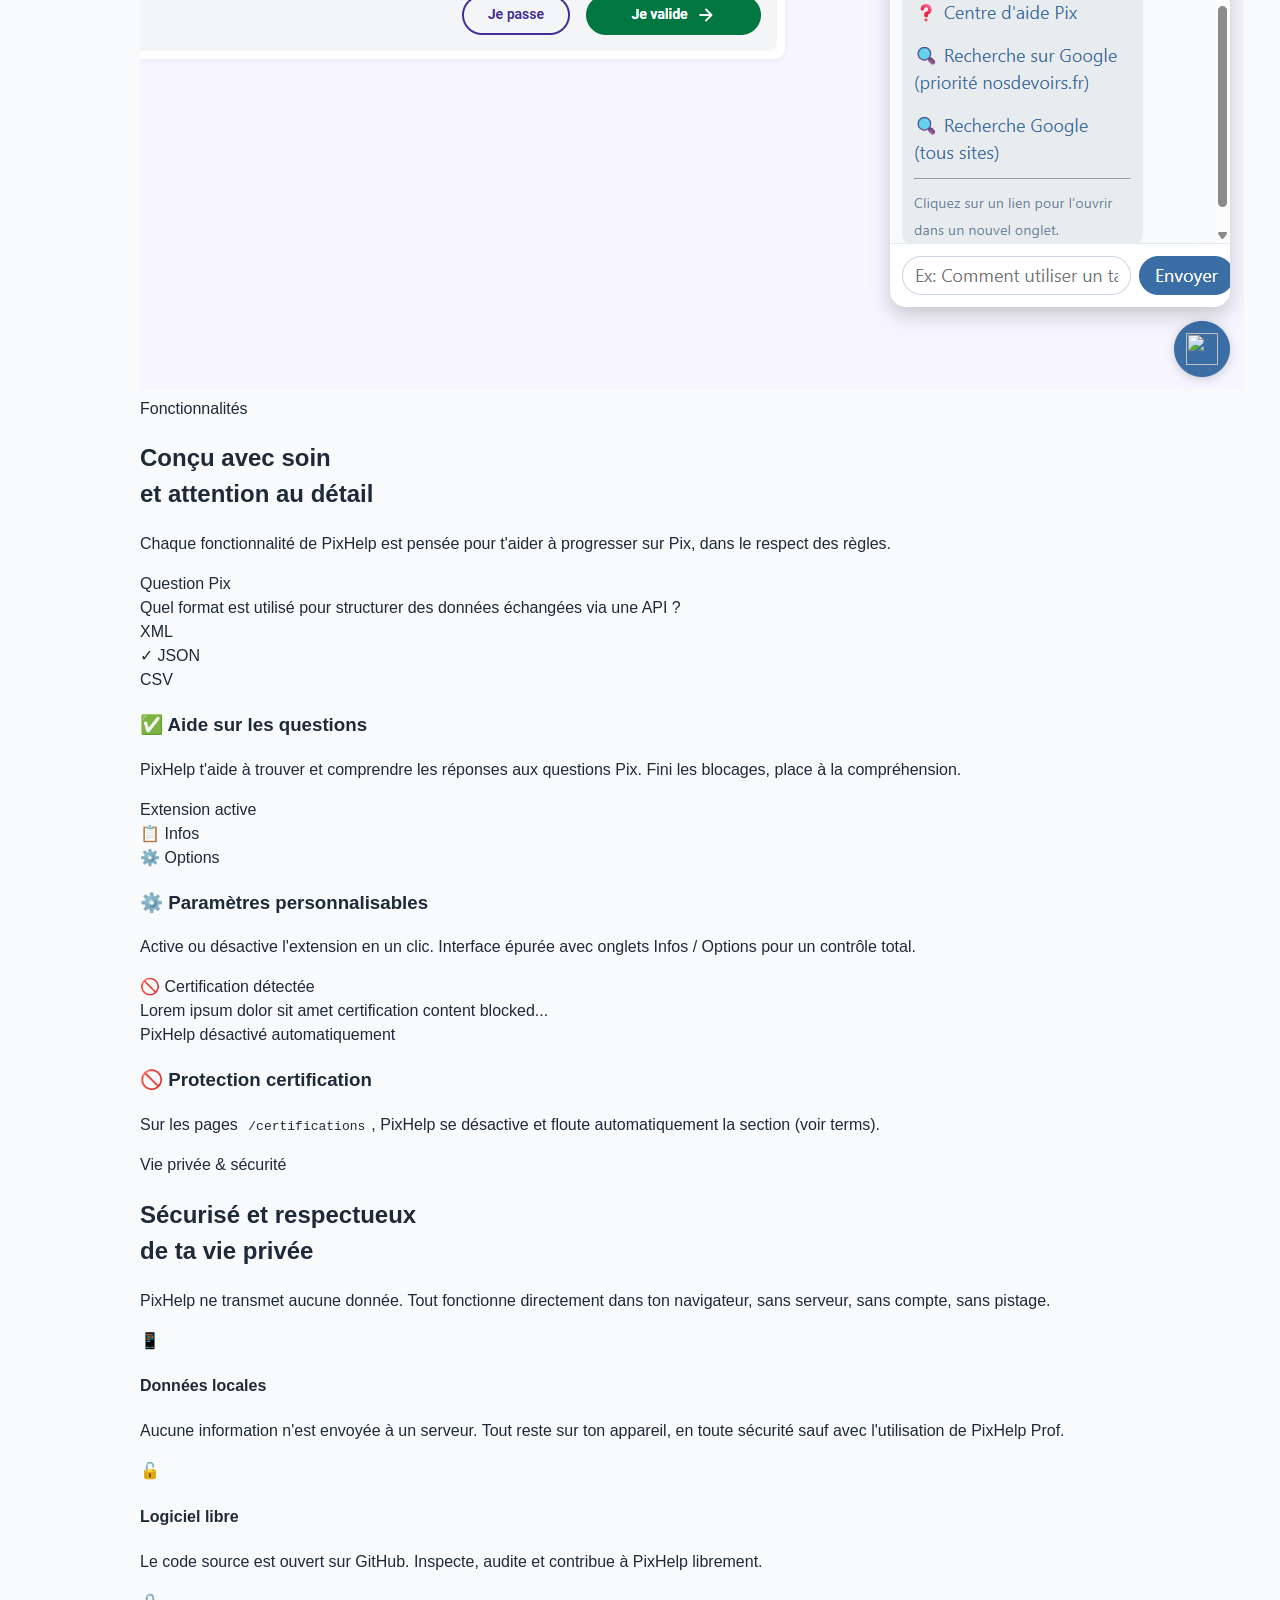
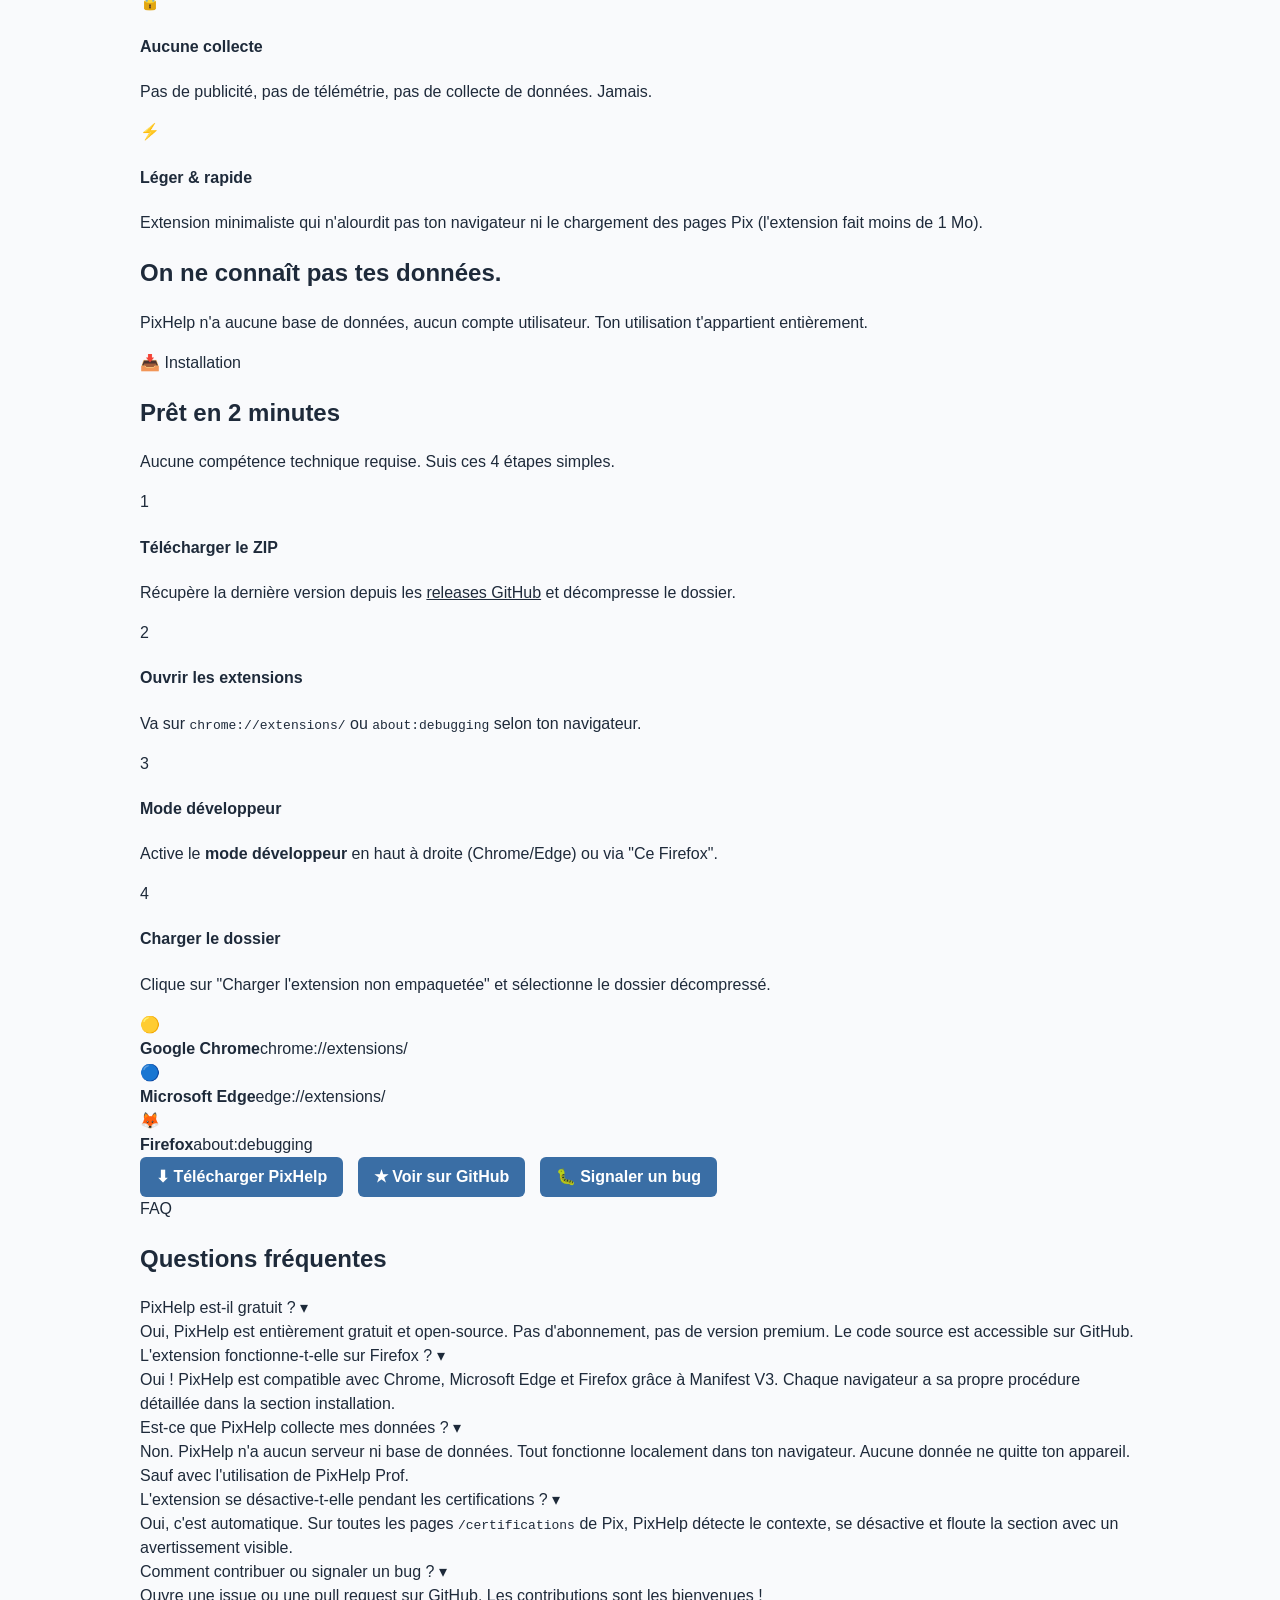
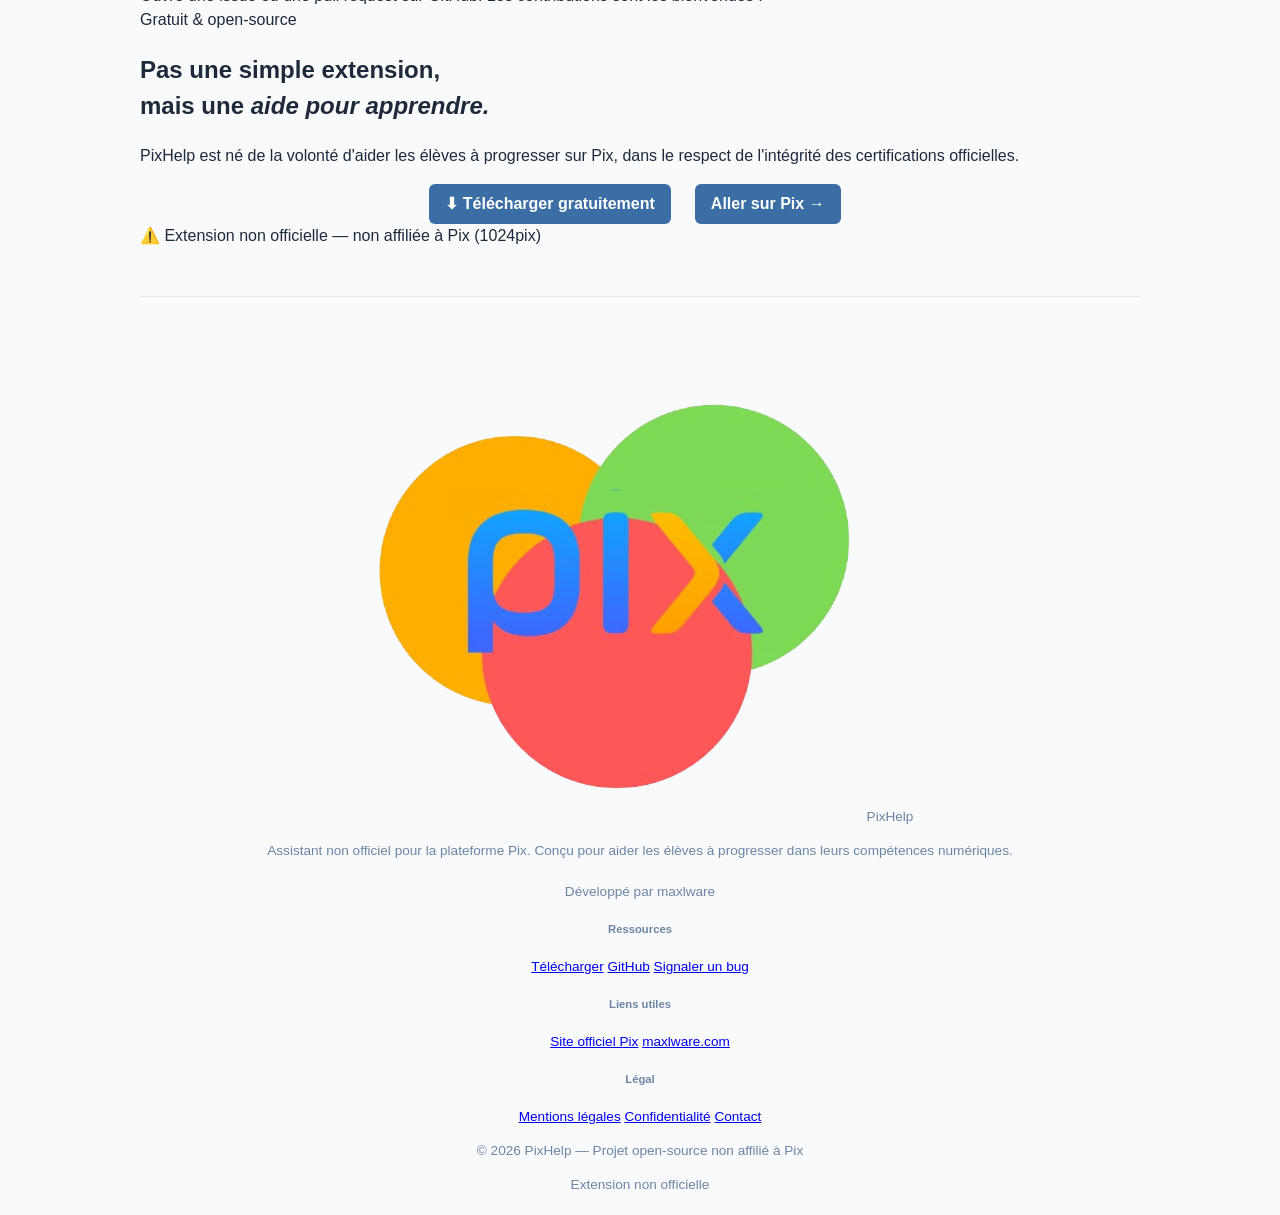
==== commit 5eece778: "Update print statement from 'Hello' to 'Goodbye'" ====
--- a/Website/src/index.html
+++ b/Website/src/index.html
@@ -8,858 +8,264 @@
     <title>PixHelp – Assistant pour Pix</title>
     <link rel="icon" href="assets/icon.png" type="image/png">
     <link rel="preconnect" href="https://fonts.googleapis.com">
-    <link href="https://fonts.googleapis.com/css2?family=Bricolage+Grotesque:wght@400;600;700;800&family=DM+Sans:ital,wght@0,300;0,400;0,500;1,400&display=swap" rel="stylesheet">
-    <style>
-        *, *::before, *::after { box-sizing: border-box; margin: 0; padding: 0; }
-
-        :root {
-            --blue-deep:   #0f2a52;
-            --blue-mid:    #1a4a8a;
-            --blue-bright: #2a6fd6;
-            --blue-light:  #d6e8ff;
-            --blue-glow:   #5b9ef4;
-            --accent:      #f4a623;
-            --accent-soft: #fff4e0;
-            --bg:          #f5f8ff;
-            --surface:     #ffffff;
-            --text:        #0f1e33;
-            --text-muted:  #5a7399;
-            --border:      #d8e5f5;
-            --radius:      16px;
-        }
-
-        html { scroll-behavior: smooth; }
-
-        body {
-            font-family: 'DM Sans', sans-serif;
-            background: var(--bg);
-            color: var(--text);
-            line-height: 1.65;
-            overflow-x: hidden;
-        }
-
-        /* ── NAV ── */
-        nav {
-            position: sticky;
-            top: 0;
-            z-index: 100;
-            background: rgba(245,248,255,0.85);
-            backdrop-filter: blur(14px);
-            border-bottom: 1px solid var(--border);
-            padding: 0 40px;
-            height: 62px;
-            display: flex;
-            align-items: center;
-            justify-content: space-between;
-        }
-        .nav-brand {
-            display: flex;
-            align-items: center;
-            gap: 10px;
-            font-family: 'Bricolage Grotesque', sans-serif;
-            font-weight: 700;
-            font-size: 1.15rem;
-            color: var(--blue-deep);
-            text-decoration: none;
-        }
-        .nav-brand img { width: 32px; height: 32px; }
-        .nav-links {
-            display: flex;
-            gap: 8px;
-            align-items: center;
-        }
-        .nav-links a {
-            color: var(--text-muted);
-            text-decoration: none;
-            font-size: 0.9rem;
-            font-weight: 500;
-            padding: 6px 14px;
-            border-radius: 8px;
-            transition: background 0.2s, color 0.2s;
-        }
-        .nav-links a:hover { background: var(--blue-light); color: var(--blue-mid); }
-        .nav-links .cta {
-            background: var(--blue-bright);
-            color: white;
-        }
-        .nav-links .cta:hover { background: var(--blue-mid); color: white; }
-
-        /* ── HERO ── */
-        .hero {
-            position: relative;
-            padding: 100px 40px 90px;
-            text-align: center;
-            overflow: hidden;
-        }
-        .hero-bg {
-            position: absolute;
-            inset: 0;
-            background: radial-gradient(ellipse 80% 60% at 50% -10%, #c6dcff 0%, transparent 70%),
-                        radial-gradient(ellipse 40% 40% at 80% 80%, #e8f3ff 0%, transparent 60%);
-            z-index: 0;
-        }
-        .hero-dots {
-            position: absolute;
-            inset: 0;
-            background-image: radial-gradient(circle, #b8d0f0 1px, transparent 1px);
-            background-size: 28px 28px;
-            opacity: 0.35;
-            z-index: 0;
-        }
-        .hero-content { position: relative; z-index: 1; max-width: 720px; margin: 0 auto; }
-        .hero-badge {
-            display: inline-flex;
-            align-items: center;
-            gap: 7px;
-            background: var(--accent-soft);
-            color: #b87500;
-            font-size: 0.8rem;
-            font-weight: 600;
-            padding: 5px 14px;
-            border-radius: 100px;
-            margin-bottom: 28px;
-            border: 1px solid #f4d08a;
-        }
-        .hero h1 {
-            font-family: 'Bricolage Grotesque', sans-serif;
-            font-size: clamp(2.6rem, 6vw, 4rem);
-            font-weight: 800;
-            line-height: 1.1;
-            color: var(--blue-deep);
-            letter-spacing: -0.03em;
-            margin-bottom: 22px;
-        }
-        .hero h1 span {
-            background: linear-gradient(135deg, #1a6fd6, #5b9ef4);
-            -webkit-background-clip: text;
-            -webkit-text-fill-color: transparent;
-            background-clip: text;
-        }
-        .hero p {
-            font-size: 1.15rem;
-            color: var(--text-muted);
-            max-width: 540px;
-            margin: 0 auto 36px;
-        }
-        .hero-ctas {
-            display: flex;
-            gap: 14px;
-            justify-content: center;
-            flex-wrap: wrap;
-        }
-        .btn {
-            display: inline-flex;
-            align-items: center;
-            gap: 8px;
-            padding: 13px 26px;
-            border-radius: 10px;
-            font-family: 'DM Sans', sans-serif;
-            font-size: 0.95rem;
-            font-weight: 600;
-            text-decoration: none;
-            transition: transform 0.18s, box-shadow 0.18s, background 0.18s;
-            cursor: pointer;
-            border: none;
-        }
-        .btn:hover { transform: translateY(-2px); }
-        .btn-primary {
-            background: var(--blue-bright);
-            color: white;
-            box-shadow: 0 4px 18px rgba(42,111,214,0.35);
-        }
-        .btn-primary:hover { background: var(--blue-mid); box-shadow: 0 6px 24px rgba(42,111,214,0.45); }
-        .btn-ghost {
-            background: white;
-            color: var(--blue-mid);
-            border: 1.5px solid var(--border);
-            box-shadow: 0 2px 8px rgba(0,0,0,0.06);
-        }
-        .btn-ghost:hover { background: var(--blue-light); }
-        .btn-dark {
-            background: #1c2432;
-            color: white;
-            box-shadow: 0 4px 14px rgba(0,0,0,0.2);
-        }
-        .btn-dark:hover { background: #111827; }
-
-        /* ── SCREENSHOT MOCKUP ── */
-        .hero-mockup {
-            position: relative;
-            z-index: 1;
-            margin: 60px auto 0;
-            max-width: 820px;
-            background: white;
-            border-radius: 20px;
-            box-shadow: 0 24px 80px rgba(15,42,82,0.14), 0 4px 16px rgba(15,42,82,0.08);
-            overflow: hidden;
-            border: 1px solid var(--border);
-        }
-        .mockup-bar {
-            background: #f0f4f8;
-            padding: 10px 16px;
-            display: flex;
-            align-items: center;
-            gap: 6px;
-            border-bottom: 1px solid var(--border);
-        }
-        .mockup-dot { width: 10px; height: 10px; border-radius: 50%; }
-        .mockup-dot:nth-child(1) { background: #ff5f57; }
-        .mockup-dot:nth-child(2) { background: #ffbc2e; }
-        .mockup-dot:nth-child(3) { background: #28c840; }
-        .mockup-url {
-            flex: 1;
-            background: white;
-            border-radius: 6px;
-            padding: 5px 12px;
-            font-size: 0.78rem;
-            color: var(--text-muted);
-            border: 1px solid #e0e8f0;
-            margin-left: 10px;
-        }
-        .mockup-body {
-            background: #f5f8ff;
-            height: 240px;
-            display: flex;
-            align-items: center;
-            justify-content: center;
-            color: var(--text-muted);
-            font-size: 0.9rem;
-            gap: 10px;
-        }
-
-        /* ── SECTION CONTAINER ── */
-        .section { padding: 80px 40px; max-width: 1100px; margin: 0 auto; }
-        .section-label {
-            display: inline-block;
-            background: var(--blue-light);
-            color: var(--blue-mid);
-            font-size: 0.78rem;
-            font-weight: 700;
-            letter-spacing: 0.08em;
-            text-transform: uppercase;
-            padding: 5px 14px;
-            border-radius: 100px;
-            margin-bottom: 16px;
-        }
-        .section-title {
-            font-family: 'Bricolage Grotesque', sans-serif;
-            font-size: clamp(1.8rem, 4vw, 2.5rem);
-            font-weight: 800;
-            color: var(--blue-deep);
-            letter-spacing: -0.02em;
-            line-height: 1.15;
-            margin-bottom: 14px;
-        }
-        .section-sub { color: var(--text-muted); font-size: 1.05rem; max-width: 560px; }
-
-        /* ── STATS BAR ── */
-        .stats-bar {
-            background: var(--blue-deep);
-            padding: 0 40px;
-        }
-        .stats-inner {
-            max-width: 1100px;
-            margin: 0 auto;
-            display: flex;
-            justify-content: space-around;
-            flex-wrap: wrap;
-            padding: 40px 0;
-            gap: 24px;
-        }
-        .stat { text-align: center; }
-        .stat-num {
-            font-family: 'Bricolage Grotesque', sans-serif;
-            font-size: 2.2rem;
-            font-weight: 800;
-            color: white;
-            letter-spacing: -0.02em;
-        }
-        .stat-num span { color: var(--blue-glow); }
-        .stat-label { color: #7ba8d6; font-size: 0.85rem; margin-top: 2px; }
-
-        /* ── FEATURES ── */
-        .features-grid {
-            display: grid;
-            grid-template-columns: repeat(auto-fit, minmax(300px, 1fr));
-            gap: 22px;
-            margin-top: 50px;
-        }
-        .feature-card {
-            background: var(--surface);
-            border: 1px solid var(--border);
-            border-radius: var(--radius);
-            padding: 30px;
-            transition: transform 0.22s, box-shadow 0.22s, border-color 0.22s;
-        }
-        .feature-card:hover {
-            transform: translateY(-4px);
-            box-shadow: 0 12px 40px rgba(42,111,214,0.12);
-            border-color: #a8c8f8;
-        }
-        .feature-icon {
-            width: 50px;
-            height: 50px;
-            border-radius: 12px;
-            display: flex;
-            align-items: center;
-            justify-content: center;
-            font-size: 1.5rem;
-            margin-bottom: 18px;
-        }
-        .icon-blue  { background: #ddeeff; }
-        .icon-green { background: #ddf5e8; }
-        .icon-red   { background: #ffe4e4; }
-        .icon-amber { background: #fff3d6; }
-        .icon-violet{ background: #eee4ff; }
-        .feature-card h3 {
-            font-family: 'Bricolage Grotesque', sans-serif;
-            font-size: 1.1rem;
-            font-weight: 700;
-            color: var(--blue-deep);
-            margin-bottom: 8px;
-        }
-        .feature-card p { font-size: 0.9rem; color: var(--text-muted); line-height: 1.6; }
-
-        /* ── HOW IT WORKS ── */
-        .how-section { background: white; padding: 80px 40px; }
-        .how-inner { max-width: 1100px; margin: 0 auto; }
-        .steps {
-            display: grid;
-            grid-template-columns: repeat(auto-fit, minmax(220px, 1fr));
-            gap: 0;
-            margin-top: 50px;
-            position: relative;
-        }
-        .steps::before {
-            content: '';
-            position: absolute;
-            top: 28px;
-            left: 10%;
-            right: 10%;
-            height: 2px;
-            background: linear-gradient(90deg, var(--blue-light), var(--blue-bright), var(--blue-light));
-            z-index: 0;
-        }
-        .step { text-align: center; padding: 0 20px; position: relative; z-index: 1; }
-        .step-num {
-            width: 56px;
-            height: 56px;
-            border-radius: 50%;
-            background: white;
-            border: 2.5px solid var(--blue-bright);
-            color: var(--blue-bright);
-            font-family: 'Bricolage Grotesque', sans-serif;
-            font-size: 1.3rem;
-            font-weight: 800;
-            display: flex;
-            align-items: center;
-            justify-content: center;
-            margin: 0 auto 18px;
-            box-shadow: 0 4px 16px rgba(42,111,214,0.15);
-        }
-        .step h4 {
-            font-family: 'Bricolage Grotesque', sans-serif;
-            font-weight: 700;
-            color: var(--blue-deep);
-            margin-bottom: 8px;
-            font-size: 1rem;
-        }
-        .step p { font-size: 0.85rem; color: var(--text-muted); }
-        .step code {
-            background: var(--blue-light);
-            color: var(--blue-mid);
-            padding: 1px 6px;
-            border-radius: 5px;
-            font-size: 0.8rem;
-            font-family: 'DM Mono', monospace;
-        }
-
-        /* ── BROWSER TABS ── */
-        .browser-tabs {
-            display: flex;
-            gap: 12px;
-            flex-wrap: wrap;
-            margin-top: 40px;
-        }
-        .browser-tab {
-            background: var(--surface);
-            border: 1.5px solid var(--border);
-            border-radius: 12px;
-            padding: 18px 24px;
-            display: flex;
-            align-items: center;
-            gap: 12px;
-            flex: 1;
-            min-width: 180px;
-            transition: border-color 0.2s, box-shadow 0.2s;
-        }
-        .browser-tab:hover { border-color: var(--blue-glow); box-shadow: 0 4px 16px rgba(42,111,214,0.1); }
-        .browser-tab .icon { font-size: 1.6rem; }
-        .browser-tab strong { display: block; font-weight: 600; color: var(--blue-deep); font-size: 0.95rem; }
-        .browser-tab span { font-size: 0.8rem; color: var(--text-muted); }
-
-        /* ── SAFETY SECTION ── */
-        .safety-section {
-            background: linear-gradient(135deg, #0f2a52 0%, #1a4a8a 100%);
-            padding: 80px 40px;
-            position: relative;
-            overflow: hidden;
-        }
-        .safety-section::before {
-            content: '';
-            position: absolute;
-            inset: 0;
-            background-image: radial-gradient(circle, rgba(255,255,255,0.04) 1px, transparent 1px);
-            background-size: 24px 24px;
-        }
-        .safety-inner {
-            max-width: 1100px;
-            margin: 0 auto;
-            display: grid;
-            grid-template-columns: 1fr 1fr;
-            gap: 60px;
-            align-items: center;
-            position: relative;
-        }
-        .safety-inner .section-label { background: rgba(255,255,255,0.12); color: rgba(255,255,255,0.7); }
-        .safety-inner .section-title { color: white; }
-        .safety-inner .section-sub { color: rgba(255,255,255,0.6); max-width: 100%; }
-        .safety-card {
-            background: rgba(255,255,255,0.07);
-            border: 1px solid rgba(255,255,255,0.12);
-            border-radius: var(--radius);
-            padding: 28px;
-            backdrop-filter: blur(10px);
-        }
-        .safety-card h4 {
-            font-family: 'Bricolage Grotesque', sans-serif;
-            font-weight: 700;
-            color: white;
-            margin-bottom: 10px;
-            display: flex;
-            align-items: center;
-            gap: 10px;
-        }
-        .safety-card p { color: rgba(255,255,255,0.55); font-size: 0.9rem; line-height: 1.6; }
-        .safety-cards { display: flex; flex-direction: column; gap: 16px; }
-
-        /* ── FAQ ── */
-        .faq-list { margin-top: 40px; display: flex; flex-direction: column; gap: 12px; max-width: 780px; }
-        .faq-item {
-            background: var(--surface);
-            border: 1px solid var(--border);
-            border-radius: 12px;
-            overflow: hidden;
-        }
-        .faq-q {
-            padding: 18px 24px;
-            font-weight: 600;
-            color: var(--blue-deep);
-            cursor: pointer;
-            display: flex;
-            justify-content: space-between;
-            align-items: center;
-            gap: 12px;
-            transition: background 0.18s;
-        }
-        .faq-q:hover { background: var(--blue-light); }
-        .faq-q .arrow {
-            font-size: 1.1rem;
-            transition: transform 0.25s;
-            flex-shrink: 0;
-        }
-        .faq-item.open .faq-q .arrow { transform: rotate(180deg); }
-        .faq-a {
-            max-height: 0;
-            overflow: hidden;
-            transition: max-height 0.3s ease, padding 0.3s;
-        }
-        .faq-item.open .faq-a { max-height: 200px; }
-        .faq-a-inner {
-            padding: 0 24px 18px;
-            color: var(--text-muted);
-            font-size: 0.9rem;
-            line-height: 1.7;
-            border-top: 1px solid var(--border);
-        }
-
-        /* ── DISCLAIMER ── */
-        .disclaimer {
-            background: var(--accent-soft);
-            border: 1.5px solid #f4d08a;
-            border-radius: var(--radius);
-            padding: 20px 28px;
-            display: flex;
-            align-items: flex-start;
-            gap: 16px;
-            max-width: 1100px;
-            margin: 0 auto 0;
-        }
-        .disclaimer-icon { font-size: 1.4rem; flex-shrink: 0; margin-top: 1px; }
-        .disclaimer strong { display: block; color: #8a5e00; margin-bottom: 4px; font-size: 0.95rem; }
-        .disclaimer p { color: #a07020; font-size: 0.88rem; line-height: 1.6; }
-
-        /* ── FOOTER ── */
-        footer {
-            background: white;
-            border-top: 1px solid var(--border);
-            padding: 50px 40px 30px;
-        }
-        .footer-inner {
-            max-width: 1100px;
-            margin: 0 auto;
-            display: grid;
-            grid-template-columns: 1.5fr 1fr 1fr;
-            gap: 40px;
-            padding-bottom: 40px;
-            border-bottom: 1px solid var(--border);
-        }
-        .footer-brand { display: flex; flex-direction: column; gap: 10px; }
-        .footer-brand .name {
-            font-family: 'Bricolage Grotesque', sans-serif;
-            font-size: 1.2rem;
-            font-weight: 800;
-            color: var(--blue-deep);
-            display: flex;
-            align-items: center;
-            gap: 8px;
-        }
-        .footer-brand .name img { width: 28px; }
-        .footer-brand p { font-size: 0.85rem; color: var(--text-muted); line-height: 1.6; max-width: 260px; }
-        .footer-col h5 {
-            font-family: 'Bricolage Grotesque', sans-serif;
-            font-weight: 700;
-            font-size: 0.85rem;
-            letter-spacing: 0.06em;
-            text-transform: uppercase;
-            color: var(--text-muted);
-            margin-bottom: 14px;
-        }
-        .footer-col a {
-            display: block;
-            color: var(--blue-deep);
-            text-decoration: none;
-            font-size: 0.9rem;
-            padding: 4px 0;
-            transition: color 0.18s;
-        }
-        .footer-col a:hover { color: var(--blue-bright); }
-        .footer-bottom {
-            max-width: 1100px;
-            margin: 24px auto 0;
-            display: flex;
-            justify-content: space-between;
-            align-items: center;
-            flex-wrap: wrap;
-            gap: 10px;
-        }
-        .footer-bottom p { font-size: 0.82rem; color: var(--text-muted); }
-        .badge-unofficial {
-            background: #f0f4f9;
-            color: var(--text-muted);
-            font-size: 0.75rem;
-            padding: 4px 12px;
-            border-radius: 100px;
-            border: 1px solid var(--border);
-        }
-
-        /* ── ANIMATIONS ── */
-        @keyframes fadeUp {
-            from { opacity: 0; transform: translateY(24px); }
-            to   { opacity: 1; transform: translateY(0); }
-        }
-        .hero-content > * { animation: fadeUp 0.7s ease both; }
-        .hero-content > *:nth-child(1) { animation-delay: 0.05s; }
-        .hero-content > *:nth-child(2) { animation-delay: 0.15s; }
-        .hero-content > *:nth-child(3) { animation-delay: 0.25s; }
-        .hero-content > *:nth-child(4) { animation-delay: 0.35s; }
-        .hero-mockup { animation: fadeUp 0.8s 0.45s ease both; }
-
-        /* ── RESPONSIVE ── */
-        @media (max-width: 820px) {
-            nav { padding: 0 20px; }
-            .nav-links a:not(.cta) { display: none; }
-            .hero { padding: 60px 20px 60px; }
-            .section { padding: 60px 20px; }
-            .how-section { padding: 60px 20px; }
-            .safety-section { padding: 60px 20px; }
-            .safety-inner { grid-template-columns: 1fr; gap: 40px; }
-            .steps::before { display: none; }
-            footer { padding: 40px 20px 24px; }
-            .footer-inner { grid-template-columns: 1fr; gap: 28px; }
-            .footer-bottom { flex-direction: column; align-items: flex-start; }
-            .disclaimer { margin: 0 20px; }
-        }
-        @media (max-width: 500px) {
-            .stats-inner { flex-direction: column; align-items: center; gap: 30px; }
-        }
-    </style>
+    <link href="https://fonts.googleapis.com/css2?family=Cabinet+Grotesk:wght@400;500;700;800;900&family=Instrument+Sans:ital,wght@0,400;0,500;0,600;1,400&display=swap" rel="stylesheet">
+    <link rel="stylesheet" href="assets/style.css">
 </head>
 <body>
 
-<!-- NAV -->
-<nav>
+<nav id="navbar">
     <a class="nav-brand" href="#">
-        <img src="assets/icon.png" alt="PixHelp icon">
+        <img src="assets/icon.png" alt="PixHelp">
         PixHelp
     </a>
     <div class="nav-links">
         <a href="#features">Fonctionnalités</a>
         <a href="#install">Installation</a>
         <a href="#faq">FAQ</a>
-        <a href="https://github.com/maxlware-fr/PixHelp/releases" class="cta" target="_blank">⬇ Télécharger</a>
+        <a href="https://github.com/maxlware-fr/PixHelp/releases" class="nav-dl" target="_blank">⬇ Télécharger l'extension</a>
     </div>
 </nav>
 
-<!-- HERO -->
 <section class="hero">
-    <div class="hero-bg"></div>
-    <div class="hero-dots"></div>
+    <div class="hero-grid"></div>
     <div class="hero-content">
-        <div class="hero-badge">🎓 Outil pour l'éducation</div>
-        <h1>Ton assistant pour<br><span>réussir sur Pix</span></h1>
-        <p>PixHelp est une extension navigateur qui t'aide à trouver les réponses sur Pix, avec protection automatique pendant les certifications.</p>
-        <div class="hero-ctas">
+        <div class="hero-icon">
+            <img src="assets/icon.png" alt="PixHelp">
+        </div>
+        <h1>Ton assistant pour<br>réussir sur <em>Pix.</em></h1>
+        <p>PixHelp est une extension navigateur libre et gratuite qui t'aide à progresser sur Pix, pour connaitre mieux le monde numérique.</p>
+        <div class="hero-btns">
             <a href="https://github.com/maxlware-fr/PixHelp/releases" class="btn btn-primary" target="_blank">⬇ Télécharger gratuitement</a>
-            <a href="#features" class="btn btn-ghost">Voir les fonctionnalités</a>
-        </div>
-    </div>
-
+            <a href="https://github.com/maxlware-fr/PixHelp" class="btn btn-outline" target="_blank">&lt;/&gt; Contribuer sur GitHub</a>
+        </div>
+    </div>
     <div class="hero-mockup">
-        <div class="mockup-bar">
-            <div class="mockup-dot"></div>
-            <div class="mockup-dot"></div>
-            <div class="mockup-dot"></div>
-            <div class="mockup-url">https://app.pix.fr/assessments/...</div>
-        </div>
-        <div class="mockup-body">
-            <img src="assets/help.png" alt="Aperçu PixHelp" style="max-height: 200px; max-width: 90%; border-radius: 8px; object-fit: cover;">
-        </div>
-    </div>
-</section>
-
-<!-- STATS -->
-<div class="stats-bar">
-    <div class="stats-inner">
-        <div class="stat">
-            <div class="stat-num">100<span>%</span></div>
-            <div class="stat-label">Gratuit &amp; open-source</div>
-        </div>
-        <div class="stat">
-            <div class="stat-num">2<span> min</span></div>
-            <div class="stat-label">Pour installer l'extension</div>
-        </div>
-        <div class="stat">
-            <div class="stat-num">3<span>+</span></div>
-            <div class="stat-label">Navigateurs supportés</div>
-        </div>
-        <div class="stat">
-            <div class="stat-num">0<span>€</span></div>
-            <div class="stat-label">Sans abonnement</div>
-        </div>
-    </div>
-</div>
-
-<!-- FEATURES -->
-<section class="section" id="features">
-    <div class="section-label">✨ Fonctionnalités</div>
-    <h2 class="section-title">Tout ce dont tu as besoin</h2>
-    <p class="section-sub">Une extension légère et efficace, pensée pour t'accompagner au quotidien sur Pix.</p>
-
-    <div class="features-grid">
-        <div class="feature-card">
-            <div class="feature-icon icon-blue">✅</div>
-            <h3>Aide sur les questions</h3>
-            <p>PixHelp t'aide à trouver et comprendre les réponses aux questions Pix de manière rapide et efficace. Plus de blocage sur les exercices difficiles.</p>
-        </div>
-        <div class="feature-card">
-            <div class="feature-icon icon-violet">⚙️</div>
-            <h3>Paramètres personnalisables</h3>
-            <p>Active ou désactive l'extension en un seul clic depuis la barre d'outils. Interface épurée avec onglets Infos et Options.</p>
-        </div>
-        <div class="feature-card">
-            <div class="feature-icon icon-red">🚫</div>
-            <h3>Protection certification</h3>
-            <p>Sur <code>/certifications</code>, l'extension se désactive automatiquement et floute la section pour éviter toute tricherie en conditions officielles.</p>
-        </div>
-        <div class="feature-card">
-            <div class="feature-icon icon-green">🔒</div>
-            <h3>Zéro collecte de données</h3>
-            <p>PixHelp ne collecte aucune donnée personnelle. Tout fonctionne localement dans ton navigateur, sans envoi de requêtes externes.</p>
-        </div>
-        <div class="feature-card">
-            <div class="feature-icon icon-amber">⚡</div>
-            <h3>Léger &amp; rapide</h3>
-            <p>Extension minimaliste qui n'alourdit pas ton navigateur. Conçue pour ne pas ralentir le chargement des pages Pix.</p>
-        </div>
-        <div class="feature-card">
-            <div class="feature-icon icon-blue">🛠️</div>
-            <h3>Open-source</h3>
-            <p>Le code source est entièrement disponible sur GitHub. Tu peux inspecter, forker et contribuer librement au projet.</p>
-        </div>
-    </div>
-</section>
-
-<!-- HOW IT WORKS -->
-<div class="how-section" id="install">
-    <div class="how-inner">
-        <div class="section-label">📥 Installation</div>
-        <h2 class="section-title">Prêt en 2 minutes</h2>
-        <p class="section-sub">Aucune compétence technique requise. Suis ces étapes simples.</p>
-
-        <div class="steps">
+        <div class="browser-window">
+            <div class="browser-bar">
+                <div class="b-dot"></div><div class="b-dot"></div><div class="b-dot"></div>
+                <div class="browser-url">https://app.pix.fr/assessments/123456/challenges/rec...</div>
+            </div>
+            <div class="browser-body">
+                <img src="assets/help.png" alt="PixHelp en action">
+            </div>
+        </div>
+    </div>
+</section>
+
+<section class="section features-section" id="features">
+    <div class="section-inner">
+        <div class="section-header center">
+            <div class="eyebrow">Fonctionnalités</div>
+            <h2 class="section-title">Conçu avec soin<br>et attention au détail</h2>
+            <p class="section-sub">Chaque fonctionnalité de PixHelp est pensée pour t'aider à progresser sur Pix, dans le respect des règles.</p>
+        </div>
+        <div class="features-grid">
+            <div class="feat-card">
+                <div class="feat-card-preview">
+                    <div class="ui-preview">
+                        <div class="ui-label">Question Pix</div>
+                        <div class="ui-q">Quel format est utilisé pour structurer des données échangées via une API ?</div>
+                        <div class="ui-choices">
+                            <div class="ui-choice">XML</div>
+                            <div class="ui-choice correct">✓ JSON</div>
+                            <div class="ui-choice">CSV</div>
+                        </div>
+                    </div>
+                </div>
+                <div class="feat-card-body">
+                    <h3>✅ Aide sur les questions</h3>
+                    <p>PixHelp t'aide à trouver et comprendre les réponses aux questions Pix. Fini les blocages, place à la compréhension.</p>
+                </div>
+            </div>
+            <div class="feat-card">
+                <div class="feat-card-preview">
+                    <div class="ui-preview">
+                        <div class="ui-toggle">
+                            <span>Extension active</span>
+                            <div class="toggle-pill"></div>
+                        </div>
+                        <div class="ui-opt active">📋 Infos</div>
+                        <div class="ui-opt" style="color:var(--text-muted)">⚙️ Options</div>
+                    </div>
+                </div>
+                <div class="feat-card-body">
+                    <h3>⚙️ Paramètres personnalisables</h3>
+                    <p>Active ou désactive l'extension en un clic. Interface épurée avec onglets Infos / Options pour un contrôle total.</p>
+                </div>
+            </div>
+            <div class="feat-card">
+                <div class="feat-card-preview">
+                    <div class="ui-preview">
+                        <div class="ui-badge">🚫 Certification détectée</div>
+                        <div class="ui-blur-box">
+                            <div class="ui-blur-text">Lorem ipsum dolor sit amet certification content blocked...</div>
+                            <div class="ui-warn">PixHelp désactivé automatiquement</div>
+                        </div>
+                    </div>
+                </div>
+                <div class="feat-card-body">
+                    <h3>🚫 Protection certification</h3>
+                    <p>Sur les pages <code style="background:var(--accent-soft);color:var(--accent);padding:1px 6px;border-radius:5px;">/certifications</code>, PixHelp se désactive et floute automatiquement la section (voir terms).</p>
+                </div>
+            </div>
+        </div>
+    </div>
+</section>
+
+<section class="privacy-section">
+    <div class="privacy-inner">
+        <div class="section-header center">
+            <div class="eyebrow">Vie privée &amp; sécurité</div>
+            <h2 class="section-title">Sécurisé et respectueux<br>de ta vie privée</h2>
+            <p class="section-sub">PixHelp ne transmet aucune donnée. Tout fonctionne <span class="privacy-hl">directement dans ton navigateur</span>, sans serveur, sans compte, sans pistage.</p>
+        </div>
+        <div class="privacy-grid">
+            <div class="p-item">
+                <div class="p-ico ico-b">📱</div>
+                <h4>Données locales</h4>
+                <p>Aucune information n'est envoyée à un serveur. Tout reste sur ton appareil, en toute sécurité sauf avec l'utilisation de PixHelp Prof.</p>
+            </div>
+            <div class="p-item">
+                <div class="p-ico ico-g">🔓</div>
+                <h4>Logiciel libre</h4>
+                <p>Le code source est ouvert sur GitHub. Inspecte, audite et contribue à PixHelp librement.</p>
+            </div>
+            <div class="p-item">
+                <div class="p-ico ico-p">🔒</div>
+                <h4>Aucune collecte</h4>
+                <p>Pas de publicité, pas de télémétrie, pas de collecte de données. Jamais.</p>
+            </div>
+            <div class="p-item">
+                <div class="p-ico ico-o">⚡</div>
+                <h4>Léger &amp; rapide</h4>
+                <p>Extension minimaliste qui n'alourdit pas ton navigateur ni le chargement des pages Pix (l'extension fait moins de 1 Mo).</p>
+            </div>
+        </div>
+        <div class="big-claim">
+            <h2>On ne connaît pas tes données.</h2>
+            <p>PixHelp n'a aucune base de données, aucun compte utilisateur. Ton utilisation t'appartient entièrement.</p>
+        </div>
+    </div>
+</section>
+
+<section class="install-section" id="install">
+    <div class="install-inner">
+        <div class="section-header">
+            <div class="eyebrow">📥 Installation</div>
+            <h2 class="section-title">Prêt en 2 minutes</h2>
+            <p class="section-sub">Aucune compétence technique requise. Suis ces 4 étapes simples.</p>
+        </div>
+        <div class="steps-row">
+            <div class="steps-line"></div>
             <div class="step">
                 <div class="step-num">1</div>
                 <h4>Télécharger le ZIP</h4>
-                <p>Récupère la dernière version depuis les <a href="https://github.com/maxlware-fr/PixHelp/releases" target="_blank" style="color:var(--blue-bright)">releases GitHub</a> et décompresse le dossier.</p>
+                <p>Récupère la dernière version depuis les <a href="https://github.com/maxlware-fr/PixHelp/releases" target="_blank" style="color:var(--accent)">releases GitHub</a> et décompresse le dossier.</p>
             </div>
             <div class="step">
                 <div class="step-num">2</div>
                 <h4>Ouvrir les extensions</h4>
-                <p>Accède à <code>chrome://extensions/</code> ou <code>about:debugging</code> selon ton navigateur.</p>
+                <p>Va sur <code>chrome://extensions/</code> ou <code>about:debugging</code> selon ton navigateur.</p>
             </div>
             <div class="step">
                 <div class="step-num">3</div>
-                <h4>Activer le mode dev</h4>
-                <p>Active le <strong>mode développeur</strong> (Chrome/Edge) ou va dans "Ce Firefox" (Firefox).</p>
+                <h4>Mode développeur</h4>
+                <p>Active le <strong>mode développeur</strong> en haut à droite (Chrome/Edge) ou via "Ce Firefox".</p>
             </div>
             <div class="step">
                 <div class="step-num">4</div>
                 <h4>Charger le dossier</h4>
-                <p>Clique sur "Charger l'extension non empaquetée" et sélectionne le dossier téléchargé.</p>
-            </div>
-        </div>
-
-        <div class="browser-tabs" style="margin-top: 50px;">
-            <div class="browser-tab">
-                <div class="icon">🟡</div>
-                <div>
-                    <strong>Chrome</strong>
-                    <span>chrome://extensions/</span>
-                </div>
-            </div>
-            <div class="browser-tab">
-                <div class="icon">🔵</div>
-                <div>
-                    <strong>Microsoft Edge</strong>
-                    <span>edge://extensions/</span>
-                </div>
-            </div>
-            <div class="browser-tab">
-                <div class="icon">🦊</div>
-                <div>
-                    <strong>Firefox</strong>
-                    <span>about:debugging</span>
-                </div>
-            </div>
-        </div>
-
-        <div style="margin-top: 40px; display:flex; gap: 14px; flex-wrap: wrap;">
-            <a href="https://github.com/maxlware-fr/PixHelp/releases" class="btn btn-primary" target="_blank">⬇ Télécharger PixHelp</a>
-            <a href="https://github.com/maxlware-fr/PixHelp" class="btn btn-dark" target="_blank">★ GitHub</a>
-            <a href="https://github.com/maxlware-fr/PixHelp/issues" class="btn btn-ghost" target="_blank">🐛 Signaler un bug</a>
-        </div>
-    </div>
-</div>
-
-<!-- SAFETY -->
-<section class="safety-section">
-    <div class="safety-inner">
-        <div>
-            <div class="section-label">🛡️ Éthique</div>
-            <h2 class="section-title">Conçu de manière responsable</h2>
-            <p class="section-sub">PixHelp est pensé pour l'apprentissage, pas pour tricher. Des garde-fous automatiques protègent l'intégrité des certifications officielles.</p>
-        </div>
-        <div class="safety-cards">
-            <div class="safety-card">
-                <h4>🚫 Blocage certifications</h4>
-                <p>Sur toutes les pages <code>/certifications</code>, PixHelp se désactive automatiquement. Le contenu est flouté et un message d'avertissement s'affiche.</p>
-            </div>
-            <div class="safety-card">
-                <h4>📚 Pour l'apprentissage</h4>
-                <p>L'outil est conçu pour comprendre et progresser sur les compétences numériques, pas pour contourner les évaluations officielles.</p>
-            </div>
-            <div class="safety-card">
-                <h4>⚠️ Extension non officielle</h4>
-                <p>PixHelp n'est pas affiliée à Pix. Utilise-la dans le cadre autorisé par ton établissement scolaire.</p>
-            </div>
-        </div>
-    </div>
-</section>
-
-<!-- FAQ -->
-<section class="section" id="faq">
-    <div class="section-label">❓ FAQ</div>
-    <h2 class="section-title">Questions fréquentes</h2>
-
-    <div class="faq-list">
-        <div class="faq-item">
-            <div class="faq-q">PixHelp est-il gratuit ? <span class="arrow">▾</span></div>
-            <div class="faq-a"><div class="faq-a-inner">Oui, PixHelp est entièrement gratuit et open-source. Tu peux consulter le code source sur GitHub à tout moment.</div></div>
-        </div>
-        <div class="faq-item">
-            <div class="faq-q">L'extension fonctionne-t-elle sur Firefox ? <span class="arrow">▾</span></div>
-            <div class="faq-a"><div class="faq-a-inner">Oui ! PixHelp supporte Chrome, Microsoft Edge et Firefox. Chaque navigateur a sa propre procédure d'installation décrite ci-dessus.</div></div>
-        </div>
-        <div class="faq-item">
-            <div class="faq-q">Est-ce que PixHelp collecte mes données ? <span class="arrow">▾</span></div>
-            <div class="faq-a"><div class="faq-a-inner">Absolument pas. PixHelp fonctionne entièrement en local dans ton navigateur. Aucune donnée n'est envoyée à un serveur externe.</div></div>
-        </div>
-        <div class="faq-item">
-            <div class="faq-q">L'extension se désactive-t-elle pendant les certifications ? <span class="arrow">▾</span></div>
-            <div class="faq-a"><div class="faq-a-inner">Oui, c'est automatique. Sur toutes les pages <code>/certifications</code> de Pix, PixHelp se désactive et floute la section concernée avec un message d'avertissement visible.</div></div>
-        </div>
-        <div class="faq-item">
-            <div class="faq-q">Comment signaler un bug ou proposer une fonctionnalité ? <span class="arrow">▾</span></div>
-            <div class="faq-a"><div class="faq-a-inner">Ouvre une issue sur la page GitHub du projet. Les contributions sont les bienvenues !</div></div>
-        </div>
-    </div>
-</section>
-
-<!-- DISCLAIMER -->
-<div style="padding: 0 40px 60px; max-width: 1180px; margin: 0 auto;">
-    <div class="disclaimer">
-        <div class="disclaimer-icon">⚠️</div>
-        <div>
-            <strong>Avertissement – Extension non officielle</strong>
-            <p>PixHelp n'est pas développée ni affiliée à Pix (GIP Pix). Elle est proposée à titre d'outil éducatif complémentaire. Utilise-la dans le respect du règlement de ton établissement. En cas de doute, demande l'autorisation à ton enseignant.</p>
-        </div>
-    </div>
-</div>
-
-<!-- FOOTER -->
+                <p>Clique sur "Charger l'extension non empaquetée" et sélectionne le dossier décompressé.</p>
+            </div>
+        </div>
+        <div class="browsers-row">
+            <div class="browser-pill"><div class="em">🟡</div><div><strong>Google Chrome</strong><span>chrome://extensions/</span></div></div>
+            <div class="browser-pill"><div class="em">🔵</div><div><strong>Microsoft Edge</strong><span>edge://extensions/</span></div></div>
+            <div class="browser-pill"><div class="em">🦊</div><div><strong>Firefox</strong><span>about:debugging</span></div></div>
+        </div>
+        <div class="install-ctas">
+            <a href="https://github.com/maxlware-fr/PixHelp/releases" class="btn btn-solid" target="_blank">⬇ Télécharger PixHelp</a>
+            <a href="https://github.com/maxlware-fr/PixHelp" class="btn btn-dark-pill" target="_blank">★ Voir sur GitHub</a>
+            <a href="https://github.com/maxlware-fr/PixHelp/issues" class="btn btn-ghost-pill" target="_blank">🐛 Signaler un bug</a>
+        </div>
+    </div>
+</section>
+
+<section class="faq-section" id="faq">
+    <div class="faq-inner">
+        <div class="eyebrow">FAQ</div>
+        <h2 class="section-title">Questions fréquentes</h2>
+        <div class="faq-list">
+            <div class="faq-item">
+                <div class="faq-q">PixHelp est-il gratuit ? <span class="faq-arr">▾</span></div>
+                <div class="faq-a"><div class="faq-a-inner">Oui, PixHelp est entièrement gratuit et open-source. Pas d'abonnement, pas de version premium. Le code source est accessible sur GitHub.</div></div>
+            </div>
+            <div class="faq-item">
+                <div class="faq-q">L'extension fonctionne-t-elle sur Firefox ? <span class="faq-arr">▾</span></div>
+                <div class="faq-a"><div class="faq-a-inner">Oui ! PixHelp est compatible avec Chrome, Microsoft Edge et Firefox grâce à Manifest V3. Chaque navigateur a sa propre procédure détaillée dans la section installation.</div></div>
+            </div>
+            <div class="faq-item">
+                <div class="faq-q">Est-ce que PixHelp collecte mes données ? <span class="faq-arr">▾</span></div>
+                <div class="faq-a"><div class="faq-a-inner">Non. PixHelp n'a aucun serveur ni base de données. Tout fonctionne localement dans ton navigateur. Aucune donnée ne quitte ton appareil. Sauf avec l'utilisation de PixHelp Prof.</div></div>
+            </div>
+            <div class="faq-item">
+                <div class="faq-q">L'extension se désactive-t-elle pendant les certifications ? <span class="faq-arr">▾</span></div>
+                <div class="faq-a"><div class="faq-a-inner">Oui, c'est automatique. Sur toutes les pages <code>/certifications</code> de Pix, PixHelp détecte le contexte, se désactive et floute la section avec un avertissement visible.</div></div>
+            </div>
+            <div class="faq-item">
+                <div class="faq-q">Comment contribuer ou signaler un bug ? <span class="faq-arr">▾</span></div>
+                <div class="faq-a"><div class="faq-a-inner">Ouvre une issue ou une pull request sur GitHub. Les contributions sont les bienvenues !</div></div>
+            </div>
+        </div>
+    </div>
+</section>
+
+<section class="cta-section">
+    <div class="cta-box">
+        <div class="eyebrow">Gratuit &amp; open-source</div>
+        <h2 class="section-title">Pas une simple extension,<br>mais une <em>aide pour apprendre.</em></h2>
+        <p>PixHelp est né de la volonté d'aider les élèves à progresser sur Pix, dans le respect de l'intégrité des certifications officielles.</p>
+        <div style="display:flex;gap:14px;justify-content:center;flex-wrap:wrap;">
+            <a href="https://github.com/maxlware-fr/PixHelp/releases" class="btn btn-solid" target="_blank">⬇ Télécharger gratuitement</a>
+            <a href="https://pix.fr" class="btn btn-ghost-pill" target="_blank">Aller sur Pix →</a>
+        </div>
+        <div class="disclaimer-pill">⚠️ Extension non officielle — non affiliée à Pix (1024pix)</div>
+    </div>
+</section>
+
 <footer>
     <div class="footer-inner">
-        <div class="footer-brand">
-            <div class="name">
-                <img src="assets/icon.png" alt="PixHelp">
-                PixHelp
-            </div>
-            <p>Assistant non officiel pour Pix. Conçu pour aider les élèves à progresser dans leurs compétences numériques.</p>
-            <p style="margin-top: 8px; font-size: 0.8rem; color: #9ab0c8;">Développé par <a href="https://maxlware.com" style="color:var(--blue-bright);text-decoration:none">maxlware</a></p>
-        </div>
-        <div class="footer-col">
-            <h5>Liens</h5>
-            <a href="https://github.com/maxlware-fr/PixHelp/releases" target="_blank">⬇ Télécharger</a>
-            <a href="https://github.com/maxlware-fr/PixHelp" target="_blank">★ GitHub</a>
-            <a href="https://github.com/maxlware-fr/PixHelp/issues" target="_blank">🐛 Signaler un bug</a>
+        <div>
+            <div class="f-brand-name"><img src="assets/icon.png" alt="PixHelp">PixHelp</div>
+            <p class="f-desc">Assistant non officiel pour la plateforme Pix. Conçu pour aider les élèves à progresser dans leurs compétences numériques.<br><br>Développé par <a href="https://maxlware.com?utm_source=pixhelp" style="color:var(--accent);text-decoration:none">maxlware</a></p>
+        </div>
+        <div class="f-col">
+            <h5>Ressources</h5>
+            <a href="https://github.com/maxlware-fr/PixHelp/releases" target="_blank">Télécharger</a>
+            <a href="https://github.com/maxlware-fr/PixHelp" target="_blank">GitHub</a>
+            <a href="https://github.com/maxlware-fr/PixHelp/issues" target="_blank">Signaler un bug</a>
+        </div>
+        <div class="f-col">
+            <h5>Liens utiles</h5>
             <a href="https://pix.fr" target="_blank">Site officiel Pix</a>
-        </div>
-        <div class="footer-col">
+            <a href="https://maxlware.com?utm_source=pixhelp" target="_blank">maxlware.com</a>
+        </div>
+        <div class="f-col">
             <h5>Légal</h5>
-            <a href="#">Mentions légales</a>
+            <a href="terms.html">Mentions légales</a>
+            <a href="terms.html">Confidentialité</a>
             <a href="https://maxlware.com/fr-fr/contact">Contact</a>
-            <a href="#">Politique de confidentialité</a>
         </div>
     </div>
     <div class="footer-bottom">
-        <p>© 2025 PixHelp — Projet open-source non affilié à Pix</p>
-        <span class="badge-unofficial">Extension non officielle</span>
+        <p>© 2026 PixHelp — Projet open-source non affilié à Pix</p>
+        <span class="badge-noff">Extension non officielle</span>
     </div>
 </footer>
 
 <script>
-    // FAQ accordion
+    const nav = document.getElementById('navbar');
+    window.addEventListener('scroll', () => nav.classList.toggle('scrolled', window.scrollY > 40));
     document.querySelectorAll('.faq-q').forEach(btn => {
         btn.addEventListener('click', () => {
             const item = btn.parentElement;
@@ -869,6 +275,5 @@
         });
     });
 </script>
-
 </body>
 </html>
--- a/Website/src/assets/style.css
+++ b/Website/src/assets/style.css
@@ -0,0 +1,84 @@
+        body {
+            font-family: 'Segoe UI', Roboto, sans-serif;
+            max-width: 1000px;
+            margin: 0 auto;
+            padding: 20px;
+            background: #f9fafc;
+            color: #1e2a3a;
+            line-height: 1.5;
+        }
+        h1 {
+            font-size: 2rem;
+            margin-bottom: 0.2rem;
+        }
+        .logo {
+            width: 64px;
+            vertical-align: middle;
+            margin-right: 10px;
+        }
+        .sub {
+            color: #4a627a;
+            margin-bottom: 2rem;
+        }
+        hr {
+            margin: 2rem 0;
+            border: none;
+            border-top: 1px solid #e2e8f0;
+        }
+        .feature {
+            display: flex;
+            gap: 30px;
+            flex-wrap: wrap;
+            margin: 2rem 0;
+            align-items: center;
+        }
+        .feature img {
+            width: 280px;
+            border-radius: 12px;
+            box-shadow: 0 2px 8px rgba(0,0,0,0.1);
+            background: #eef2f7;
+        }
+        .feature-text {
+            flex: 1;
+        }
+        .feature-text h3 {
+            margin-top: 0;
+            color: #2c4e7a;
+        }
+        .install {
+            background: #eef2f7;
+            padding: 1.2rem;
+            border-radius: 12px;
+            margin: 1.5rem 0;
+        }
+        .btn {
+            display: inline-block;
+            background: #3a6ea5;
+            color: white;
+            padding: 8px 16px;
+            text-decoration: none;
+            border-radius: 6px;
+            margin-right: 10px;
+            font-weight: bold;
+        }
+        .btn-github {
+            background: #24292e;
+        }
+        footer {
+            margin-top: 3rem;
+            text-align: center;
+            font-size: 0.85rem;
+            color: #6c86a3;
+            border-top: 1px solid #e2e8f0;
+            padding-top: 1.5rem;
+        }
+        @media (max-width: 700px) {
+            .feature {
+                flex-direction: column;
+                text-align: center;
+            }
+            .feature img {
+                width: 100%;
+                max-width: 300px;
+            }
+        }
